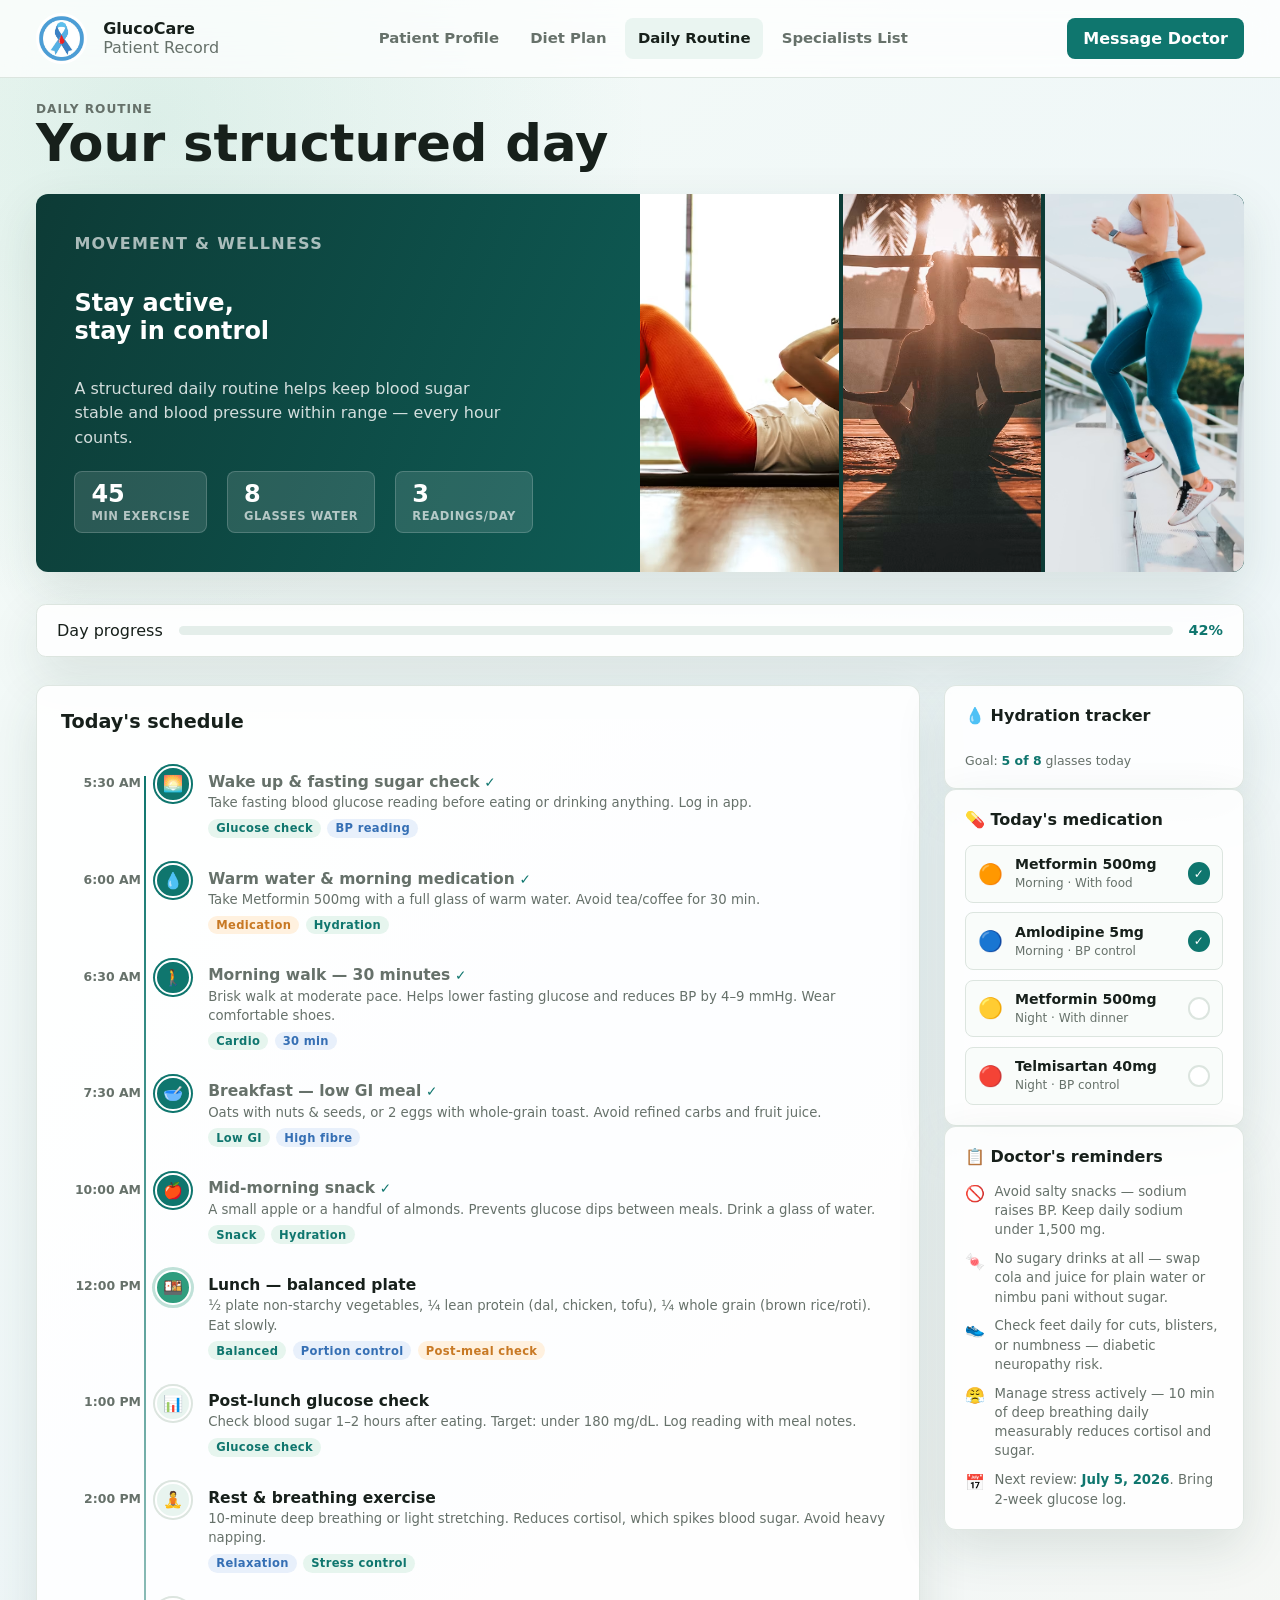
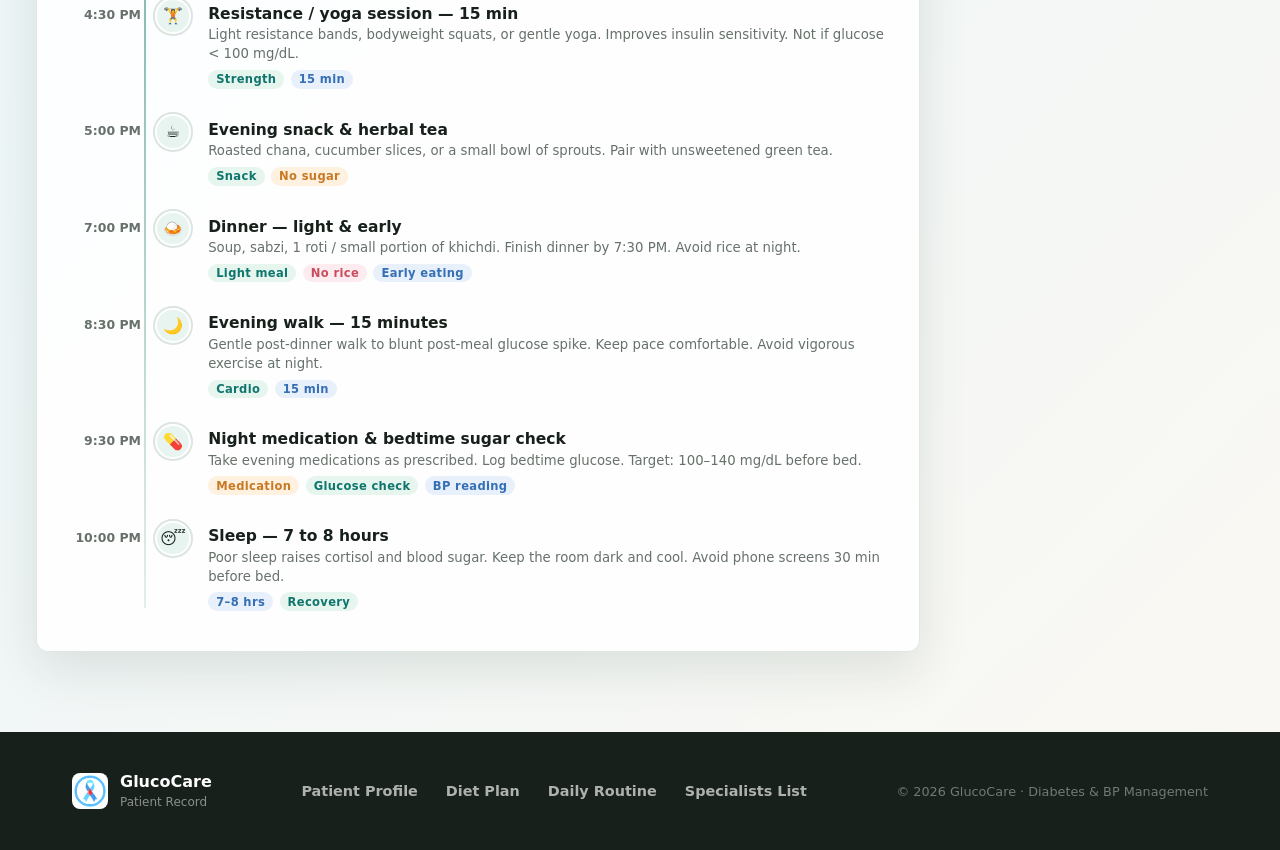
==== daily-routine.html @ d2ea01ea "Add files via upload" ====
<!doctype html>
<html lang="en">

<head>
  <meta charset="utf-8" />
  <meta name="viewport" content="width=device-width, initial-scale=1" />
  <title>Daily Routine – GlucoCare</title>
  <link rel="stylesheet" href="./styles.css" />
  <script src="./script.js"></script>
</head>

<body>
  <main class="shell">
    <header class="site-header">
      <a href="./index.html" class="brand">
        <img src="./new images/diabetes-logo.png" alt="GlucoCare logo" />
        <div>
          <strong>GlucoCare</strong>
          <span>Patient Record</span>
        </div>
      </a>

      <nav class="nav-list" id="navMenu">
        <a href="./patient-profile.html">Patient Profile</a>
        <a href="./diet-plan.html">Diet Plan</a>
        <a href="./daily-routine.html" class="active">Daily Routine</a>
        <a href="./specialists-list.html">Specialists List</a>
      </nav>

      <button class="header-action" type="button">Message Doctor</button>
      <button class="menu-toggle" id="menuToggle">
        ☰
      </button>
    </header>



    <!-- ── Page content ─────────────────────────────────────────── -->
    <section class="content">

      <!-- Topbar -->
      <header class="topbar">
        <div>
          <p class="eyebrow">Daily Routine</p>
          <h1>Your structured day</h1>
        </div>
      </header>

      <!-- Banner -->
      <div class="routine-banner">
        <div class="banner-copy">
          <p class="eyebrow">Movement &amp; Wellness</p>
          <h1>Stay active,<br>stay in control</h1>
          <p>A structured daily routine helps keep blood sugar stable and blood pressure within range — every hour
            counts.</p>
          <div class="banner-stats">
            <div class="bstat">
              <strong>45</strong>
              <span>Min exercise</span>
            </div>
            <div class="bstat">
              <strong>8</strong>
              <span>Glasses water</span>
            </div>
            <div class="bstat">
              <strong>3</strong>
              <span>Readings/day</span>
            </div>
          </div>
        </div>
        <div class="banner-photos">
          <img src="./new images/girl_workout.avif"    alt="A girl doing morning exercise indoors" />
          <img src="./new images/girl_yogapose.avif"   alt="A girl doing pranayam" />
          <img src="./new images/upstairing_girl.avif" alt="A girl is climbing stairs" />
        </div>
      </div>

      <!-- Day progress -->
      <div class="day-progress">
        <span class="label">Day progress</span>
        <div class="prog-track">
          <div class="prog-fill" id="progFill"></div>
        </div>
        <span class="prog-pct" id="progPct">42%</span>
      </div>

      <!-- Main layout -->
      <div class="routine-layout">

        <!-- Timeline -->
        <div class="timeline-wrap">
          <h2>Today's schedule</h2>
          <div class="tl-list">

            <!-- 5:30 AM -->
            <div class="tl-item done-item">
              <span class="tl-time">5:30 AM</span>
              <div class="tl-dot-wrap">
                <div class="tl-dot done">🌅</div>
              </div>
              <div class="tl-body">
                <h3>Wake up &amp; fasting sugar check</h3>
                <p>Take fasting blood glucose reading before eating or drinking anything. Log in app.</p>
                <div class="tl-tags">
                  <span class="tl-tag green">Glucose check</span>
                  <span class="tl-tag blue">BP reading</span>
                </div>
              </div>
            </div>

            <!-- 6:00 AM -->
            <div class="tl-item done-item">
              <span class="tl-time">6:00 AM</span>
              <div class="tl-dot-wrap">
                <div class="tl-dot done">💧</div>
              </div>
              <div class="tl-body">
                <h3>Warm water &amp; morning medication</h3>
                <p>Take Metformin 500mg with a full glass of warm water. Avoid tea/coffee for 30 min.</p>
                <div class="tl-tags">
                  <span class="tl-tag amber">Medication</span>
                  <span class="tl-tag green">Hydration</span>
                </div>
              </div>
            </div>

            <!-- 6:30 AM -->
            <div class="tl-item done-item">
              <span class="tl-time">6:30 AM</span>
              <div class="tl-dot-wrap">
                <div class="tl-dot done">🚶</div>
              </div>
              <div class="tl-body">
                <h3>Morning walk — 30 minutes</h3>
                <p>Brisk walk at moderate pace. Helps lower fasting glucose and reduces BP by 4–9 mmHg. Wear comfortable
                  shoes.</p>
                <div class="tl-tags">
                  <span class="tl-tag green">Cardio</span>
                  <span class="tl-tag blue">30 min</span>
                </div>
              </div>
            </div>

            <!-- 7:30 AM -->
            <div class="tl-item done-item">
              <span class="tl-time">7:30 AM</span>
              <div class="tl-dot-wrap">
                <div class="tl-dot done">🥣</div>
              </div>
              <div class="tl-body">
                <h3>Breakfast — low GI meal</h3>
                <p>Oats with nuts &amp; seeds, or 2 eggs with whole-grain toast. Avoid refined carbs and fruit juice.
                </p>
                <div class="tl-tags">
                  <span class="tl-tag green">Low GI</span>
                  <span class="tl-tag blue">High fibre</span>
                </div>
              </div>
            </div>

            <!-- 10:00 AM -->
            <div class="tl-item done-item">
              <span class="tl-time">10:00 AM</span>
              <div class="tl-dot-wrap">
                <div class="tl-dot done">🍎</div>
              </div>
              <div class="tl-body">
                <h3>Mid-morning snack</h3>
                <p>A small apple or a handful of almonds. Prevents glucose dips between meals. Drink a glass of water.
                </p>
                <div class="tl-tags">
                  <span class="tl-tag green">Snack</span>
                  <span class="tl-tag green">Hydration</span>
                </div>
              </div>
            </div>

            <!-- 12:00 PM — ACTIVE NOW -->
            <div class="tl-item" id="activeItem">
              <span class="tl-time">12:00 PM</span>
              <div class="tl-dot-wrap">
                <div class="tl-dot active">🍱</div>
              </div>
              <div class="tl-body">
                <h3>Lunch — balanced plate</h3>
                <p>½ plate non-starchy vegetables, ¼ lean protein (dal, chicken, tofu), ¼ whole grain (brown rice/roti).
                  Eat slowly.</p>
                <div class="tl-tags">
                  <span class="tl-tag green">Balanced</span>
                  <span class="tl-tag blue">Portion control</span>
                  <span class="tl-tag amber">Post-meal check</span>
                </div>
              </div>
            </div>

            <!-- 1:00 PM -->
            <div class="tl-item">
              <span class="tl-time">1:00 PM</span>
              <div class="tl-dot-wrap">
                <div class="tl-dot upcoming">📊</div>
              </div>
              <div class="tl-body">
                <h3>Post-lunch glucose check</h3>
                <p>Check blood sugar 1–2 hours after eating. Target: under 180 mg/dL. Log reading with meal notes.</p>
                <div class="tl-tags">
                  <span class="tl-tag green">Glucose check</span>
                </div>
              </div>
            </div>

            <!-- 2:00 PM -->
            <div class="tl-item">
              <span class="tl-time">2:00 PM</span>
              <div class="tl-dot-wrap">
                <div class="tl-dot upcoming">🧘</div>
              </div>
              <div class="tl-body">
                <h3>Rest &amp; breathing exercise</h3>
                <p>10-minute deep breathing or light stretching. Reduces cortisol, which spikes blood sugar. Avoid heavy
                  napping.</p>
                <div class="tl-tags">
                  <span class="tl-tag blue">Relaxation</span>
                  <span class="tl-tag green">Stress control</span>
                </div>
              </div>
            </div>

            <!-- 4:30 PM -->
            <div class="tl-item">
              <span class="tl-time">4:30 PM</span>
              <div class="tl-dot-wrap">
                <div class="tl-dot upcoming">🏋️</div>
              </div>
              <div class="tl-body">
                <h3>Resistance / yoga session — 15 min</h3>
                <p>Light resistance bands, bodyweight squats, or gentle yoga. Improves insulin sensitivity. Not if
                  glucose &lt; 100 mg/dL.</p>
                <div class="tl-tags">
                  <span class="tl-tag green">Strength</span>
                  <span class="tl-tag blue">15 min</span>
                </div>
              </div>
            </div>

            <!-- 5:00 PM -->
            <div class="tl-item">
              <span class="tl-time">5:00 PM</span>
              <div class="tl-dot-wrap">
                <div class="tl-dot upcoming">☕</div>
              </div>
              <div class="tl-body">
                <h3>Evening snack &amp; herbal tea</h3>
                <p>Roasted chana, cucumber slices, or a small bowl of sprouts. Pair with unsweetened green tea.</p>
                <div class="tl-tags">
                  <span class="tl-tag green">Snack</span>
                  <span class="tl-tag amber">No sugar</span>
                </div>
              </div>
            </div>

            <!-- 7:00 PM -->
            <div class="tl-item">
              <span class="tl-time">7:00 PM</span>
              <div class="tl-dot-wrap">
                <div class="tl-dot upcoming">🍛</div>
              </div>
              <div class="tl-body">
                <h3>Dinner — light &amp; early</h3>
                <p>Soup, sabzi, 1 roti / small portion of khichdi. Finish dinner by 7:30 PM. Avoid rice at night.</p>
                <div class="tl-tags">
                  <span class="tl-tag green">Light meal</span>
                  <span class="tl-tag rose">No rice</span>
                  <span class="tl-tag blue">Early eating</span>
                </div>
              </div>
            </div>

            <!-- 8:30 PM -->
            <div class="tl-item">
              <span class="tl-time">8:30 PM</span>
              <div class="tl-dot-wrap">
                <div class="tl-dot upcoming">🌙</div>
              </div>
              <div class="tl-body">
                <h3>Evening walk — 15 minutes</h3>
                <p>Gentle post-dinner walk to blunt post-meal glucose spike. Keep pace comfortable. Avoid vigorous
                  exercise at night.</p>
                <div class="tl-tags">
                  <span class="tl-tag green">Cardio</span>
                  <span class="tl-tag blue">15 min</span>
                </div>
              </div>
            </div>

            <!-- 9:30 PM -->
            <div class="tl-item">
              <span class="tl-time">9:30 PM</span>
              <div class="tl-dot-wrap">
                <div class="tl-dot upcoming">💊</div>
              </div>
              <div class="tl-body">
                <h3>Night medication &amp; bedtime sugar check</h3>
                <p>Take evening medications as prescribed. Log bedtime glucose. Target: 100–140 mg/dL before bed.</p>
                <div class="tl-tags">
                  <span class="tl-tag amber">Medication</span>
                  <span class="tl-tag green">Glucose check</span>
                  <span class="tl-tag blue">BP reading</span>
                </div>
              </div>
            </div>

            <!-- 10:00 PM -->
            <div class="tl-item">
              <span class="tl-time">10:00 PM</span>
              <div class="tl-dot-wrap">
                <div class="tl-dot upcoming">😴</div>
              </div>
              <div class="tl-body">
                <h3>Sleep — 7 to 8 hours</h3>
                <p>Poor sleep raises cortisol and blood sugar. Keep the room dark and cool. Avoid phone screens 30 min
                  before bed.</p>
                <div class="tl-tags">
                  <span class="tl-tag blue">7–8 hrs</span>
                  <span class="tl-tag green">Recovery</span>
                </div>
              </div>
            </div>

          </div><!-- /.tl-list -->
        </div><!-- /.timeline-wrap -->

        <!-- Sidebar -->
        <aside class="sidebar">

          <!-- Hydration tracker -->
          <div class="side-card">
            <h3>💧 Hydration tracker</h3>
            <div class="water-grid" id="waterGrid">
              <!-- filled by JS -->
            </div>
            <p class="water-note">Goal: <strong id="waterCount">5 of 8</strong> glasses today</p>
          </div>

          <!-- Medication -->
          <div class="side-card">
            <h3>💊 Today's medication</h3>
            <div class="med-list">
              <div class="med-item">
                <span class="med-icon">🟠</span>
                <div class="med-info">
                  <strong>Metformin 500mg</strong>
                  <span>Morning · With food</span>
                </div>
                <div class="med-check taken" title="Taken">✓</div>
              </div>
              <div class="med-item">
                <span class="med-icon">🔵</span>
                <div class="med-info">
                  <strong>Amlodipine 5mg</strong>
                  <span>Morning · BP control</span>
                </div>
                <div class="med-check taken" title="Taken">✓</div>
              </div>
              <div class="med-item">
                <span class="med-icon">🟡</span>
                <div class="med-info">
                  <strong>Metformin 500mg</strong>
                  <span>Night · With dinner</span>
                </div>
                <div class="med-check" id="nightMed" title="Mark taken"></div>
              </div>
              <div class="med-item">
                <span class="med-icon">🔴</span>
                <div class="med-info">
                  <strong>Telmisartan 40mg</strong>
                  <span>Night · BP control</span>
                </div>
                <div class="med-check" id="nightBP" title="Mark taken"></div>
              </div>
            </div>
          </div>

          <!-- Doctor's tips -->
          <div class="side-card">
            <h3>📋 Doctor's reminders</h3>
            <div class="tip-list">
              <div class="tip-item">
                <span class="tip-icon">🚫</span>
                <span>Avoid salty snacks — sodium raises BP. Keep daily sodium under 1,500 mg.</span>
              </div>
              <div class="tip-item">
                <span class="tip-icon">🍬</span>
                <span>No sugary drinks at all — swap cola and juice for plain water or nimbu pani without sugar.</span>
              </div>
              <div class="tip-item">
                <span class="tip-icon">👟</span>
                <span>Check feet daily for cuts, blisters, or numbness — diabetic neuropathy risk.</span>
              </div>
              <div class="tip-item">
                <span class="tip-icon">😤</span>
                <span>Manage stress actively — 10 min of deep breathing daily measurably reduces cortisol and
                  sugar.</span>
              </div>
              <div class="tip-item">
                <span class="tip-icon">📅</span>
                <span>Next review: <strong style="color:var(--teal)">July 5, 2026</strong>. Bring 2-week glucose
                  log.</span>
              </div>
            </div>
          </div>

        </aside>
      </div><!-- /.routine-layout -->
    </section><!-- /.content -->
  </main>

  <!-- Footer -->
  <footer class="site-footer">
    <div class="footer-inner">
      <a href="./index.html" class="footer-brand">
        <img src="./new images/diabetes-logo.png" alt="GlucoCare logo" />
        <div>
          <strong>GlucoCare</strong>
          <span>Patient Record</span>
        </div>
      </a>
      <nav class="footer-nav">
        <a href="./patient-profile.html">Patient Profile</a>
        <a href="./diet-plan.html">Diet Plan</a>
        <a href="./daily-routine.html" class="active">Daily Routine</a>
        <a href="./specialists-list.html">Specialists List</a>
      </nav>
      <p class="footer-copy">© 2026 GlucoCare · Diabetes &amp; BP Management</p>
    </div>
  </footer>


</body>

</html>
---- styles.css ----
:root {
  color-scheme: light;
  --ink: #17201b;
  --muted: #66716a;
  --line: #dce5df;
  --paper: #f7faf8;
  --panel: #ffffff;
  --mint: #2f9d7e;
  --teal: #0f766e;
  --blue: #356fb4;
  --amber: #c87924;
  --rose: #c94d5f;
  --shadow: 0 18px 50px rgba(35, 64, 52, 0.12);
}

* {
  box-sizing: border-box;
}

html, body {
  overflow-x: hidden;
  max-width: 100%;
}

body {
  margin: 0;
  min-height: 100vh;
  color: var(--ink);
  background:
    radial-gradient(circle at 12% 5%, rgba(47, 157, 126, 0.12), transparent 31rem),
    linear-gradient(135deg, #f5fbf7 0%, #eef6f8 48%, #fbf8f2 100%);
  font-family:
    Inter, ui-sans-serif, system-ui, -apple-system, BlinkMacSystemFont, "Segoe UI", sans-serif;
}

button,
input,
textarea {
  font: inherit;
}

button {
  cursor: pointer;
}

.shell {
  display: grid;
  grid-template-rows: auto 1fr;
  min-height: 100vh;
}

.site-header {
  position: sticky;
  top: 0;
  z-index: 10;
  display: grid;
  grid-template-columns: auto minmax(0, 1fr) auto;
  align-items: center;
  gap: 1rem;
  padding: 0.8rem clamp(1rem, 3vw, 2.25rem);
  background: rgba(255, 255, 255, 0.72);
  border-bottom: 1px solid var(--line);
  backdrop-filter: blur(16px);
}

.brand,
.patient,
.section-title,
.summary-head,
.panel-heading,
.chart-head {
  display: flex;
  align-items: center;
  justify-content: space-between;
  gap: 1rem;
}

.brand {
  text-decoration: none;
  color: inherit;
  cursor: pointer;
}

.brand:hover {
  opacity: 0.9;
}

.brand img {
  display: block;
  flex: 0 0 auto;
  width: 3.2rem;
  height: 3.2rem;
  object-fit: contain;
  border-radius: 999px;
}

.avatar {
  display: grid;
  place-items: center;
  flex: 0 0 auto;
  width: 2.75rem;
  height: 2.75rem;
  border-radius: 0.75rem;
  color: #fff;
  background: linear-gradient(135deg, var(--teal), var(--blue));
  font-weight: 800;
}

.brand strong,
.patient strong {
  display: block;
  font-size: 1rem;
}

.brand span,
.patient span,
.care-card p,
.eyebrow,
small,
time {
  color: var(--muted);
}

/* ── Desktop nav ─────────────────────────────────────────────────── */
.nav-list {
  display: flex;
  align-items: center;
  justify-content: center;
  gap: 0.35rem;
  min-width: 0;
}

.nav-list a {
  display: flex;
  align-items: center;
  justify-content: center;
  min-height: 2.55rem;
  padding: 0.65rem 0.8rem;
  color: var(--muted);
  text-decoration: none;
  border-radius: 0.5rem;
  font-size: 0.93rem;
  font-weight: 700;
  white-space: nowrap;
}

.nav-list a.active,
.nav-list a:hover {
  color: var(--ink);
  background: #eaf5f1;
}

.header-action {
  min-height: 2.55rem;
  padding: 0 1rem;
  border: 0;
  border-radius: 0.5rem;
  color: #fff;
  background: var(--teal);
  font-weight: 900;
  white-space: nowrap;
}

/* ── Hamburger — hidden on desktop ───────────────────────────────── */
.menu-toggle {
  display: none;
  background: transparent;
  border: none;
  font-size: 1.75rem;
  line-height: 1;
  padding: 0.25rem 0.4rem;
  color: var(--ink);
  border-radius: 0.4rem;
  transition: background 0.15s;
}

.menu-toggle:hover {
  background: #eaf5f1;
}

/* ── Panels ──────────────────────────────────────────────────────── */
.care-card,
.entry-panel,
.summary-panel,
.timeline,
.insights {
  background: rgba(255, 255, 255, 0.88);
  border: 1px solid rgba(220, 229, 223, 0.9);
  border-radius: 0.5rem;
  box-shadow: var(--shadow);
}

.care-card {
  margin-top: auto;
  padding: 1rem;
}

.care-card h2,
.entry-panel h2,
.summary-panel h2,
.timeline h2,
.insights h2 {
  margin: 0;
}

.care-card button,
.section-title button {
  border: 1px solid var(--line);
  background: #fff;
  color: var(--teal);
  min-height: 2.35rem;
  padding: 0 0.9rem;
  border-radius: 0.45rem;
  font-weight: 800;
}

.content {
  padding: 1.5rem clamp(1rem, 3vw, 2.25rem) 2rem;
}

.topbar {
  display: flex;
  align-items: flex-start;
  justify-content: space-between;
  gap: 1rem;
  margin-bottom: 1.5rem;
}

.topbar h1 {
  margin: 0.1rem 0 0;
  max-width: 48rem;
  font-size: clamp(2rem, 4vw, 4.4rem);
  line-height: 1.02;
  letter-spacing: 0;
}

.eyebrow {
  margin: 0;
  font-size: 0.76rem;
  font-weight: 900;
  letter-spacing: 0.08em;
  text-transform: uppercase;
}

.patient {
  min-width: 14rem;
  padding: 0.55rem;
  background: rgba(255, 255, 255, 0.72);
  border: 1px solid var(--line);
  border-radius: 0.5rem;
}

.hero-grid {
  display: grid;
  grid-template-columns: minmax(20rem, 0.88fr) minmax(22rem, 1.12fr);
  gap: 1rem;
  align-items: stretch;
}

.hero-banner {
  position: relative;
  display: grid;
  grid-template-columns: minmax(18rem, 0.55fr) minmax(24rem, 1.45fr);
  align-items: center;
  height: 850px;
  min-height: 850px;
  margin-bottom: 1rem;
  overflow: hidden;
  background: linear-gradient(112deg, #123c3b 0%, #0f766e 42%, #e9f6f2 42%, #f7fbfa 100%);
  border: 1px solid rgba(220, 229, 223, 0.9);
  border-radius: 0.5rem;
  box-shadow: var(--shadow);
}

.hero-copy {
  position: relative;
  z-index: 2;
  padding: clamp(1rem, 2.4vw, 1.45rem);
  color: #fff;
}

.hero-copy .eyebrow {
  color: rgba(255, 255, 255, 0.78);
}

.hero-copy h2 {
  max-width: 24rem;
  margin: 0.25rem 0 0;
  font-size: clamp(1.45rem, 2.5vw, 2.45rem);
  line-height: 1.05;
  letter-spacing: 0;
}

.hero-copy p:not(.eyebrow) {
  max-width: 25rem;
  margin: 0.6rem 0 0;
  color: rgba(255, 255, 255, 0.84);
  font-size: 1rem;
  line-height: 1.55;
}

.hero-photos {
  position: relative;
  align-self: stretch;
  height: 100%;
  min-height: 0;
  padding: clamp(1rem, 2vw, 1.6rem);
}

.hero-photos img {
  display: block;
  border: 6px solid rgba(255, 255, 255, 0.9);
  box-shadow: 0 20px 46px rgba(21, 58, 52, 0.22);
}

.hero-photo-main {
  width: 100%;
  height: 100%;
  min-height: 0;
  object-fit: cover;
  object-position: center;
  border-radius: 0.5rem;
}

.hero-photo-small {
  position: absolute;
  right: clamp(1.5rem, 4vw, 3rem);
  bottom: clamp(1.5rem, 4vw, 3rem);
  width: min(42%, 25rem);
  aspect-ratio: 1.5;
  object-fit: cover;
  object-position: center;
  border-radius: 0.45rem;
  z-index: 3;
}

.entry-panel,
.summary-panel,
.timeline,
.insights {
  padding: 1.1rem;
}

.entry-panel {
  display: grid;
  gap: 1rem;
}

.status-dot {
  width: 0.8rem;
  height: 0.8rem;
  border-radius: 999px;
  background: var(--mint);
  box-shadow: 0 0 0 0.35rem rgba(47, 157, 126, 0.16);
}

label,
fieldset {
  display: grid;
  gap: 0.45rem;
  margin: 0;
  color: #445149;
  font-weight: 800;
}

fieldset {
  padding: 0;
  border: 0;
}

legend {
  padding: 0 0 0.45rem;
}

.input-wrap {
  display: flex;
  align-items: center;
  min-height: 3.2rem;
  overflow: hidden;
  background: #f8fbf9;
  border: 1px solid var(--line);
  border-radius: 0.5rem;
}

.input-wrap input {
  min-width: 0;
  width: 100%;
  padding: 0.8rem 0.85rem;
  border: 0;
  outline: 0;
  background: transparent;
  color: var(--ink);
  font-size: 1.3rem;
  font-weight: 900;
}

.input-wrap span {
  flex: 0 0 auto;
  padding-right: 0.85rem;
  color: var(--muted);
  font-size: 0.82rem;
}

.split {
  display: grid;
  grid-template-columns: 1fr 1fr;
  gap: 0.8rem;
}

.segmented {
  display: grid;
  grid-template-columns: repeat(3, 1fr);
  gap: 0.4rem;
  padding: 0.25rem;
  background: #eef5f1;
  border-radius: 0.5rem;
}

.segmented label {
  display: block;
}

.segmented input {
  position: absolute;
  opacity: 0;
  pointer-events: none;
}

.segmented span {
  display: grid;
  place-items: center;
  min-height: 2.25rem;
  padding: 0 0.4rem;
  color: var(--muted);
  border-radius: 0.38rem;
  font-size: 0.86rem;
  font-weight: 900;
  text-align: center;
}

.segmented input:checked+span {
  color: var(--teal);
  background: #fff;
  box-shadow: 0 8px 18px rgba(29, 83, 64, 0.1);
}

textarea {
  width: 100%;
  resize: vertical;
  min-height: 5rem;
  padding: 0.8rem;
  border: 1px solid var(--line);
  border-radius: 0.5rem;
  outline: 0;
  background: #f8fbf9;
  color: var(--ink);
}

.primary-action {
  min-height: 3.1rem;
  border: 0;
  border-radius: 0.5rem;
  background: var(--teal);
  color: #fff;
  font-weight: 900;
  box-shadow: 0 12px 22px rgba(15, 118, 110, 0.22);
}

.form-message {
  margin: -0.25rem 0 0;
  color: var(--muted);
  font-size: 0.9rem;
}

.summary-panel {
  position: relative;
  display: grid;
  gap: 1rem;
  overflow: hidden;
}

.badge {
  display: inline-flex;
  align-items: center;
  min-height: 2rem;
  padding: 0 0.7rem;
  border-radius: 999px;
  color: var(--teal);
  background: #e6f5ee;
  font-weight: 900;
}

.badge.warn {
  color: var(--amber);
  background: #fff1df;
}

.badge.alert {
  color: var(--rose);
  background: #fdecef;
}

.vitals {
  display: grid;
  grid-template-columns: 1fr 1fr;
  gap: 0.8rem;
}

.vitals article,
.chart-card {
  padding: 1rem;
  border: 1px solid var(--line);
  border-radius: 0.5rem;
  background: #f9fcfa;
}

.vitals span,
.chart-head span {
  display: block;
  color: var(--muted);
  font-weight: 800;
}

.vitals strong {
  display: inline-block;
  margin-top: 0.4rem;
  font-size: clamp(2rem, 4.4vw, 3.4rem);
  line-height: 1;
}

.chart {
  display: grid;
  grid-template-columns: repeat(7, 1fr);
  align-items: end;
  gap: 0.55rem;
  height: 9rem;
  margin-top: 1rem;
  padding-top: 1rem;
  border-top: 1px dashed #ccdbd3;
}

.chart span {
  display: block;
  min-height: 1.2rem;
  border-radius: 0.35rem 0.35rem 0.12rem 0.12rem;
  background: linear-gradient(180deg, #4f9bc9, #2f9d7e);
}

.chart span.today {
  background: linear-gradient(180deg, #d28a34, #2f9d7e);
}

.device-visual {
  position: absolute;
  right: 1rem;
  bottom: -1.8rem;
  display: flex;
  align-items: flex-end;
  gap: 0.75rem;
  opacity: 0.16;
  pointer-events: none;
}

.phone {
  width: 8.2rem;
  height: 13rem;
  padding: 1rem;
  border: 0.5rem solid #17201b;
  border-radius: 1.7rem;
  background: #fff;
}

.phone-top,
.mini-line,
.pulse,
.meter span {
  background: #17201b;
}

.phone-top {
  width: 2.4rem;
  height: 0.35rem;
  margin: 0 auto 1rem;
  border-radius: 999px;
}

.mini-row {
  display: flex;
  align-items: center;
  justify-content: space-between;
}

.mini-row span {
  width: 1.5rem;
  height: 1.5rem;
  border-radius: 999px;
  background: var(--mint);
}

.mini-row strong {
  font-size: 1.6rem;
}

.mini-line {
  height: 0.42rem;
  width: 72%;
  margin-top: 1rem;
  border-radius: 999px;
}

.mini-line.wide {
  width: 100%;
}

.pulse {
  height: 3.8rem;
  margin-top: 1rem;
  clip-path: polygon(0 60%, 18% 60%, 28% 30%, 42% 80%, 55% 18%, 68% 60%, 100% 60%, 100% 72%, 63% 72%, 56% 50%, 43% 96%, 27% 50%, 22% 72%, 0 72%);
}

.meter {
  width: 4.5rem;
  height: 7.5rem;
  border-radius: 1rem;
  border: 0.45rem solid #17201b;
  background: #fff;
  transform: rotate(-8deg);
}

.meter span {
  display: block;
  width: 1.3rem;
  height: 1.3rem;
  margin: 1.15rem auto;
  border-radius: 999px;
}

.lower-grid {
  display: grid;
  grid-template-columns: 1.25fr 0.75fr;
  gap: 1rem;
  margin-top: 1rem;
}

.records {
  display: grid;
  gap: 0.7rem;
  margin-top: 1rem;
}

.records article,
.insights article {
  display: grid;
  gap: 0.2rem;
  padding: 0.85rem;
  border: 1px solid var(--line);
  border-radius: 0.5rem;
  background: #fbfdfc;
}

.records strong {
  font-size: 1.05rem;
}

.records span {
  color: var(--teal);
  font-weight: 800;
}

.insights {
  display: grid;
  align-content: start;
  gap: 0.8rem;
}

.insights article {
  grid-template-columns: auto 1fr;
}

.insights p {
  margin: 0.25rem 0 0;
  color: var(--muted);
}

.note-mark {
  width: 0.7rem;
  height: 2.4rem;
  border-radius: 999px;
}

.note-mark.green {
  background: var(--mint);
}

.note-mark.amber {
  background: var(--amber);
}

/* ── Mobile & Tablet (≤ 991 px) ──────────────────────────────────── */
@media (max-width: 991px) {
  /* Show hamburger */
  .menu-toggle {
    display: flex;
    align-items: center;
    justify-content: center;
  }

  /* Flatten header to a single flex row */
  .site-header {
    display: flex;
    align-items: center;
    justify-content: space-between;
    gap: 0.75rem;
    position: relative;
  }

  /* Hide "Message Doctor" button to save space */
  .header-action {
    display: none;
  }

  /* Hide inline nav */
  .nav-list {
    display: none;
    flex-direction: column;
    position: absolute;
    top: 100%;
    left: 0;
    width: 100%;
    background: #fff;
    border-top: 1px solid var(--line);
    border-bottom: 1px solid var(--line);
    box-shadow: 0 12px 28px rgba(35, 64, 52, 0.12);
    z-index: 1000;
    padding: 0.5rem 0;
  }

  /* Reveal nav when active */
  .nav-list.active {
    display: flex;
  }

  .nav-list a {
    width: 100%;
    min-height: 3rem;
    padding: 0.75rem 1.5rem;
    font-size: 1rem;
    border-radius: 0;
    justify-content: flex-start;
    border-bottom: 1px solid var(--line);
  }

  .nav-list a:last-child {
    border-bottom: none;
  }

  .nav-list a:hover {
    background: #eaf5f1;
    color: var(--teal);
  }

  /* Stacked layouts */
  .hero-grid,
  .lower-grid {
    grid-template-columns: 1fr;
  }

  .hero-banner {
    grid-template-columns: 1fr;
    height: 720px;
    min-height: 720px;
    background: linear-gradient(180deg, #123c3b 0%, #0f766e 34%, #e9f6f2 34%, #f7fbfa 100%);
  }

  .hero-photos {
    min-height: 0;
    padding: 1rem;
  }

  .nav-list a {
    min-height: 2.5rem;
    padding: 0.55rem 0.7rem;
    font-size: 0.86rem;
  }
}

/* ── Small mobile (≤ 620 px) ─────────────────────────────────────── */
@media (max-width: 620px) {
  .hero-banner {
    height: 620px;
    min-height: 620px;
  }

  .hero-copy {
    padding: 0.85rem;
  }

  .hero-copy h2 {
    font-size: 1.35rem;
  }

  .hero-copy p:not(.eyebrow) {
    font-size: 0.9rem;
    line-height: 1.4;
  }

  .hero-photos {
    padding: 0.85rem;
  }

  .hero-photo-main {
    height: 100%;
  }

  .hero-photo-small {
    right: 1.4rem;
    bottom: 1.4rem;
    width: 52%;
  }

  .content {
    padding-inline: 0.8rem;
  }

  .topbar {
    display: grid;
  }

  .topbar h1 {
    font-size: 2.25rem;
  }

  .patient {
    width: 100%;
  }

  .split,
  .vitals,
  .segmented {
    grid-template-columns: 1fr;
  }

  .device-visual {
    display: none;
  }
}

/* ── Footer ──────────────────────────────────────────────────────── */
.site-footer {
  background: var(--ink);
  color: rgba(255, 255, 255, 0.6);
  margin-top: 3rem;
}

.footer-inner {
  max-width: 1200px;
  margin: 0 auto;
  padding: 2.5rem 2rem;
  display: flex;
  align-items: center;
  justify-content: space-between;
  gap: 2rem;
  flex-wrap: wrap;
}

.footer-brand {
  display: flex;
  align-items: center;
  gap: 0.75rem;
  text-decoration: none;
  color: #fff;
  transition: opacity 0.2s;
}

.footer-brand:hover {
  opacity: 0.8;
}

.footer-brand img {
  width: 36px;
  height: 36px;
  border-radius: 8px;
  object-fit: cover;
  filter: brightness(1.2);
}

.footer-brand strong {
  display: block;
  font-size: 1rem;
  color: #fff;
}

.footer-brand span {
  font-size: 0.75rem;
  color: rgba(255, 255, 255, 0.5);
}

.footer-nav {
  display: flex;
  gap: 1.75rem;
  flex-wrap: wrap;
}

.footer-nav a {
  font-size: 0.9rem;
  color: rgba(255, 255, 255, 0.65);
  text-decoration: none;
  font-weight: 600;
  transition: color 0.2s;
}

.footer-nav a:hover {
  color: #fff;
}

.footer-copy {
  font-size: 0.8rem;
  color: rgba(255, 255, 255, 0.4);
  margin: 0;
  white-space: nowrap;
}

@media (max-width: 768px) {
  .footer-inner {
    flex-direction: column;
    align-items: flex-start;
    gap: 1.5rem;
  }
  .footer-copy {
    white-space: normal;
  }
}

/* ── Multi-Patient Dashboard Styles ──────────────────────────────── */
.care-banner {
  position: relative;
  display: flex;
  align-items: center;
  justify-content: space-between;
  height: 220px;
  background: var(--teal);
  border-radius: 0.5rem;
  overflow: hidden;
  box-shadow: var(--shadow);
  margin-bottom: 2rem;
}

.care-banner-copy {
  padding: 2.5rem;
  color: #fff;
  flex: 1;
  max-width: 50%;
  z-index: 2;
}

.care-banner-copy .eyebrow {
  color: rgba(255, 255, 255, 0.7);
  margin-bottom: 0.5rem;
}

.care-banner-copy h2 {
  font-size: 2.5rem;
  margin: 0 0 0.5rem 0;
  line-height: 1.1;
}

.care-banner-copy p:not(.eyebrow) {
  margin: 0;
  font-size: 1.05rem;
  color: rgba(255, 255, 255, 0.9);
  line-height: 1.5;
}

.care-banner-img {
  position: absolute;
  right: 0;
  top: 0;
  height: 100%;
  width: 55%;
  object-fit: cover;
  clip-path: polygon(15% 0, 100% 0, 100% 100%, 0 100%);
}

.profiles-topbar {
  display: flex;
  align-items: flex-end;
  justify-content: space-between;
  margin-bottom: 2rem;
}

.profiles-topbar h1 {
  font-size: 2.2rem;
  margin: 0 0 0.2rem 0;
}

.profiles-topbar .subtitle {
  color: var(--muted);
  margin: 0 0 1rem 0;
}

.stats-row {
  display: flex;
  gap: 1rem;
}

.stat-pill {
  display: inline-flex;
  align-items: center;
  gap: 0.5rem;
  background: rgba(255, 255, 255, 0.8);
  border: 1px solid var(--line);
  padding: 0.4rem 1rem;
  border-radius: 999px;
  font-size: 0.85rem;
  font-weight: 600;
  color: var(--muted);
}

.stat-pill strong {
  color: var(--ink);
  font-weight: 900;
  font-size: 1rem;
}

.dot {
  width: 8px;
  height: 8px;
  border-radius: 50%;
}

.dot.blue { background: #3b82f6; }
.dot.green { background: #22c55e; }

.multi-profile-grid {
  display: grid;
  grid-template-columns: repeat(auto-fit, minmax(600px, 1fr));
  gap: 1.5rem;
}

.multi-profile-card {
  background: rgba(255, 255, 255, 0.88);
  border: 1px solid rgba(220, 229, 223, 0.9);
  border-radius: 0.75rem;
  box-shadow: var(--shadow);
  padding: 1.5rem;
  display: flex;
  flex-direction: column;
}

.card-header {
  display: flex;
  justify-content: space-between;
  align-items: flex-start;
  margin-bottom: 1.25rem;
}

.patient-identity {
  display: flex;
  align-items: center;
  gap: 1rem;
}

.patient-identity .avatar {
  width: 3.5rem;
  height: 3.5rem;
  font-size: 1.2rem;
}

.patient-identity .avatar.blue {
  background: linear-gradient(135deg, #3b82f6, #1d4ed8);
}

.patient-name strong {
  display: block;
  font-size: 1.3rem;
  margin-bottom: 0.4rem;
}

.badges-row {
  display: flex;
  gap: 0.5rem;
  flex-wrap: wrap;
}

.info-badge {
  display: inline-flex;
  align-items: center;
  padding: 0.2rem 0.6rem;
  background: #f1f5f9;
  color: #334155;
  border-radius: 999px;
  font-size: 0.75rem;
  font-weight: 700;
  border: 1px solid #e2e8f0;
}

.card-actions {
  display: flex;
  gap: 0.5rem;
}

.icon-btn {
  background: #fff;
  border: 1px solid var(--line);
  color: var(--muted);
  width: 2.2rem;
  height: 2.2rem;
  border-radius: 0.4rem;
  display: grid;
  place-items: center;
  font-size: 1.1rem;
  transition: all 0.2s;
}

.icon-btn:hover {
  background: #f8fafc;
  color: var(--ink);
}

.icon-btn.delete:hover {
  color: var(--rose);
  border-color: var(--rose);
  background: #fff1f2;
}

.patient-history {
  display: flex;
  align-items: flex-start;
  gap: 0.75rem;
  margin-bottom: 1.5rem;
}

.history-label {
  font-size: 0.75rem;
  font-weight: 800;
  color: var(--muted);
  letter-spacing: 0.05em;
  background: #f1f5f9;
  padding: 0.2rem 0.5rem;
  border-radius: 0.2rem;
}

.patient-history p {
  margin: 0;
  font-size: 0.95rem;
  color: var(--ink);
  font-weight: 600;
}

.records-section {
  border: 1px solid var(--line);
  border-radius: 0.5rem;
  background: #fff;
  overflow: hidden;
}

.records-header {
  display: flex;
  justify-content: space-between;
  align-items: center;
  padding: 0.75rem 1rem;
  border-bottom: 1px solid var(--line);
}

.records-header h3 {
  margin: 0;
  font-size: 0.9rem;
  color: var(--ink);
}

.records-header h3 span {
  color: var(--muted);
  font-weight: 400;
}

.small-action-btn {
  background: #2563eb;
  color: #fff;
  border: none;
  padding: 0.35rem 0.75rem;
  border-radius: 0.35rem;
  font-size: 0.75rem;
  font-weight: 700;
}

.records-table {
  width: 100%;
  border-collapse: collapse;
  text-align: center;
  font-size: 0.85rem;
}

.records-table th, .records-table td {
  padding: 0.75rem 0.5rem;
}

.records-table thead tr:first-child th {
  color: #2563eb;
  font-size: 0.75rem;
  border-bottom: 1px dashed var(--line);
}

.records-table thead tr:first-child th:first-child {
  color: var(--muted);
  text-align: left;
  padding-left: 1rem;
}

.records-table thead .sub-headers th {
  font-size: 0.7rem;
  color: var(--muted);
  font-weight: 700;
  text-transform: uppercase;
  border-bottom: 1px solid var(--line);
}

.records-table thead .sub-headers th:first-child {
  text-align: left;
  padding-left: 1rem;
}

.records-table tbody tr {
  border-bottom: 1px dashed var(--line);
}

.records-table tbody tr:last-child {
  border-bottom: none;
}

.records-table tbody td:first-child {
  text-align: left;
  padding-left: 1rem;
  color: var(--muted);
  font-size: 0.8rem;
}

.records-table td.empty {
  color: #cbd5e1;
}

.records-table td.high {
  color: var(--rose);
  font-weight: 800;
}

.records-table td.warning {
  color: var(--amber);
  font-weight: 800;
}

.records-table td.high-bp {
  color: var(--rose);
  font-weight: 800;
}

.records-table td:not(.empty):not(:first-child) {
  font-weight: 700;
}

.empty-records {
  padding: 3rem 1rem;
  text-align: center;
  color: var(--muted);
  font-size: 0.9rem;
}

/* Diet Plan Styles */
.diet-banner {
  background: #2e7d32;
}

.diet-grid {
  display: grid;
  grid-template-columns: repeat(auto-fit, minmax(400px, 1fr));
  gap: 1.5rem;
}

.diet-card {
  background: rgba(255, 255, 255, 0.88);
  border: 1px solid rgba(220, 229, 223, 0.9);
  border-radius: 0.75rem;
  box-shadow: var(--shadow);
  display: flex;
  flex-direction: column;
  overflow: hidden;
}

.diet-card-header {
  display: flex;
  justify-content: space-between;
  align-items: center;
  padding: 1.25rem 1.5rem;
  background: #f8fafc;
  border-bottom: 1px solid var(--line);
}

.diet-card-header h3 {
  margin: 0;
  font-size: 1.2rem;
  color: var(--ink);
}

.macro-badge {
  background: #e0f2fe;
  color: #0369a1;
  padding: 0.25rem 0.75rem;
  border-radius: 999px;
  font-size: 0.8rem;
  font-weight: 700;
}

.diet-content {
  padding: 1.5rem;
  display: flex;
  flex-direction: column;
  gap: 1.5rem;
  flex: 1;
}

.food-section h4 {
  margin: 0 0 0.75rem 0;
  font-size: 0.95rem;
  color: var(--ink);
}

.food-list {
  margin: 0;
  padding: 0;
  list-style: none;
  display: flex;
  flex-direction: column;
  gap: 0.5rem;
}

.food-list li {
  font-size: 0.9rem;
  color: var(--muted);
  position: relative;
  padding-left: 1.25rem;
}

.food-section.recommended .food-list li::before {
  content: "•";
  color: #22c55e;
  position: absolute;
  left: 0;
  font-weight: 900;
}

.food-section.avoid .food-list li::before {
  content: "•";
  color: #ef4444;
  position: absolute;
  left: 0;
  font-weight: 900;
}

.diet-tip {
  padding: 1.25rem 1.5rem;
  background: #fffbeb;
  border-top: 1px solid #fde68a;
  color: #92400e;
  font-size: 0.85rem;
}

.diet-tip strong {
  font-weight: 800;
}

.meal-img {
  width: 100%;
  height: 200px;
  object-fit: cover;
  display: block;
  border-bottom: 1px solid var(--line);
  transition: transform 0.4s ease;
}

.diet-card:hover .meal-img {
  transform: scale(1.03);
}

@media (max-width: 1024px) {
  .multi-profile-grid {
    grid-template-columns: 1fr;
  }
}

@media (max-width: 768px) {
  .care-banner {
    flex-direction: column;
    height: auto;
  }
  .care-banner-copy {
    max-width: 100%;
  }
  .care-banner-img {
    position: relative;
    width: 100%;
    height: 150px;
    clip-path: none;
  }
  .profiles-topbar {
    flex-direction: column;
    align-items: flex-start;
    gap: 1rem;
  }
}


/* ═══════════════════════════════════════════════════════════════
   DAILY ROUTINE PAGE
   ═══════════════════════════════════════════════════════════════ */

/* ── Banner ── */
.routine-banner {
  display: grid;
  grid-template-columns: minmax(0, 1fr) minmax(0, 1fr);
  align-items: stretch;
  min-height: 340px;
  margin-bottom: 2rem;
  overflow: hidden;
  border-radius: 0.75rem;
  box-shadow: var(--shadow);
  background: linear-gradient(112deg, #0d3b36 0%, #0f766e 100%);
}

.banner-copy {
  position: relative;
  z-index: 2;
  width: 100%;
  max-width: 100%;
  padding: clamp(1.5rem, 3vw, 2.5rem);
  color: #fff;
  display: flex;
  flex-direction: column;
  justify-content: center;
  gap: 0.75rem;
}

.banner-copy .eyebrow { color: rgba(255,255,255,.65); }

.banner-copy h2 {
  margin: 0;
  font-size: clamp(1.7rem, 3vw, 2.6rem);
  line-height: 1.05;
  letter-spacing: -0.01em;
  color: #fff;
}

.banner-copy p {
  margin: 0;
  color: rgba(255,255,255,.82);
  font-size: 1rem;
  line-height: 1.55;
  max-width: 28rem;
}

.banner-stats {
  display: flex;
  gap: 1.25rem;
  flex-wrap: wrap;
  margin-top: 0.5rem;
}

.bstat {
  display: flex;
  flex-direction: column;
  background: rgba(255,255,255,.12);
  border: 1px solid rgba(255,255,255,.18);
  border-radius: 0.5rem;
  padding: 0.6rem 1rem;
  min-width: 6rem;
}

.bstat strong {
  font-size: 1.5rem;
  font-weight: 900;
  color: #fff;
  line-height: 1;
}

.bstat span {
  font-size: 0.72rem;
  color: rgba(255,255,255,.65);
  font-weight: 700;
  letter-spacing: 0.05em;
  text-transform: uppercase;
  margin-top: 0.2rem;
}

.banner-photos {
  display: grid;
  grid-template-columns: 1fr 1fr 1fr;
  gap: 4px;
  height: 100%;
  min-height: 340px;
  overflow: hidden;
  background: #0d3b36;
}

.banner-photos img {
  width: 100%;
  height: 100%;
  object-fit: cover;
  object-position: center top;
  display: block;
}

.banner-photos img:nth-child(2) { object-position: center center; }
.banner-photos img:nth-child(3) { object-position: center 20%; }

/* ── Day progress bar ── */
.day-progress {
  display: flex;
  align-items: center;
  gap: 1rem;
  margin-bottom: 1.75rem;
  padding: 1rem 1.25rem;
  background: rgba(255,255,255,.88);
  border: 1px solid var(--line);
  border-radius: 0.6rem;
  box-shadow: var(--shadow);
}

.dp-label {
  font-size: 0.82rem;
  font-weight: 900;
  color: var(--muted);
  white-space: nowrap;
  text-transform: uppercase;
  letter-spacing: 0.06em;
}

.prog-track {
  flex: 1;
  height: 0.55rem;
  background: #e4eeea;
  border-radius: 999px;
  overflow: hidden;
}

.prog-fill {
  height: 100%;
  border-radius: 999px;
  background: linear-gradient(90deg, var(--teal), var(--mint));
  width: 0%;
  transition: width 1s ease;
}

.prog-pct {
  font-size: 0.9rem;
  font-weight: 900;
  color: var(--teal);
  white-space: nowrap;
}

/* ── Routine layout ── */
.routine-layout {
  display: grid;
  grid-template-columns: minmax(0, 1fr) 300px;
  gap: 1.5rem;
  align-items: start;
}

/* ── Timeline ── */
.timeline-wrap {
  background: rgba(255,255,255,.88);
  border: 1px solid rgba(220,229,223,.9);
  border-radius: 0.75rem;
  box-shadow: var(--shadow);
  padding: 1.5rem;
}

.timeline-wrap h2 { margin: 0 0 1.5rem; font-size: 1.2rem; }

.tl-list {
  display: grid;
  gap: 0;
  position: relative;
}

.tl-list::before {
  content: '';
  position: absolute;
  left: 5.2rem;
  top: 1.2rem;
  bottom: 1.2rem;
  width: 2px;
  background: linear-gradient(180deg, var(--teal) 0%, #e4eeea 100%);
  z-index: 0;
}

.tl-item {
  display: grid;
  grid-template-columns: 5rem 2.4rem 1fr;
  gap: 0 0.8rem;
  align-items: start;
  padding: 0.6rem 0;
  position: relative;
}

.tl-time {
  text-align: right;
  font-size: 0.78rem;
  font-weight: 900;
  color: var(--muted);
  padding-top: 0.55rem;
  white-space: nowrap;
}

.tl-dot-wrap {
  display: flex;
  flex-direction: column;
  align-items: center;
  position: relative;
  z-index: 1;
}

.tl-dot {
  width: 2.2rem;
  height: 2.2rem;
  border-radius: 50%;
  display: grid;
  place-items: center;
  font-size: 1rem;
  flex-shrink: 0;
  border: 2.5px solid #fff;
  box-shadow: 0 0 0 2px var(--line);
  transition: transform 0.2s;
}

.tl-dot.done     { background: var(--teal); box-shadow: 0 0 0 2px var(--teal); }
.tl-dot.active   { background: var(--mint); box-shadow: 0 0 0 3px rgba(47,157,126,.3); }
.tl-dot.upcoming { background: #e8f4ef; }

.tl-body { padding: 0.4rem 0 0.4rem 0.2rem; }

.tl-body h3 { margin: 0 0 0.15rem; font-size: 0.97rem; color: var(--ink); }

.tl-body p  { margin: 0; font-size: 0.83rem; color: var(--muted); line-height: 1.45; }

.tl-tags {
  display: flex;
  gap: 0.4rem;
  flex-wrap: wrap;
  margin-top: 0.4rem;
}

.tl-tag {
  display: inline-flex;
  align-items: center;
  padding: 0.15rem 0.5rem;
  border-radius: 999px;
  font-size: 0.72rem;
  font-weight: 800;
  letter-spacing: 0.03em;
}

.tl-tag.green { background: #e6f5ee; color: var(--teal); }
.tl-tag.blue  { background: #e8f0fb; color: var(--blue); }
.tl-tag.amber { background: #fff1df; color: var(--amber); }
.tl-tag.rose  { background: #fdecef; color: var(--rose); }

.done-item .tl-body h3 { color: var(--muted); }
.done-item .tl-body h3::after { content: ' ✓'; color: var(--teal); font-size: 0.85rem; }

/* ── Sidebar ── */
.routine-sidebar { display: grid; gap: 1rem; }

.side-card {
  background: rgba(255,255,255,.88);
  border: 1px solid rgba(220,229,223,.9);
  border-radius: 0.75rem;
  box-shadow: var(--shadow);
  padding: 1.25rem;
}

.side-card h3 { margin: 0 0 1rem; font-size: 1rem; color: var(--ink); }

/* Hydration */
.water-grid {
  display: grid;
  grid-template-columns: repeat(8, 1fr);
  gap: 0.4rem;
  margin-bottom: 0.75rem;
}

.water-cup {
  display: flex;
  flex-direction: column;
  align-items: center;
  gap: 0.2rem;
  cursor: pointer;
}

.cup-icon { font-size: 1.3rem; line-height: 1; transition: transform 0.15s; }
.water-cup:hover .cup-icon { transform: scale(1.2); }
.water-cup.filled .cup-icon  { filter: saturate(2); }
.water-cup:not(.filled) .cup-icon { opacity: 0.28; }
.water-label { font-size: 0.65rem; color: var(--muted); font-weight: 700; }
.water-note  { font-size: 0.78rem; color: var(--muted); margin: 0; }
.water-note strong { color: var(--teal); }

/* Medication */
.med-list { display: grid; gap: 0.6rem; }

.med-item {
  display: flex;
  align-items: center;
  gap: 0.75rem;
  padding: 0.65rem 0.75rem;
  background: #f9fcfa;
  border: 1px solid var(--line);
  border-radius: 0.5rem;
}

.med-icon { font-size: 1.25rem; flex-shrink: 0; }
.med-info { flex: 1; min-width: 0; }
.med-info strong { display: block; font-size: 0.88rem; color: var(--ink); }
.med-info span   { font-size: 0.75rem; color: var(--muted); }

.med-check {
  width: 1.4rem;
  height: 1.4rem;
  border-radius: 50%;
  border: 2px solid var(--line);
  background: #fff;
  cursor: pointer;
  display: grid;
  place-items: center;
  font-size: 0.75rem;
  color: transparent;
  transition: all 0.15s;
  flex-shrink: 0;
}

.med-check.taken { background: var(--teal); border-color: var(--teal); color: #fff; }

/* Tips */
.tip-list { display: grid; gap: 0.6rem; }

.tip-item {
  display: flex;
  gap: 0.6rem;
  align-items: flex-start;
  font-size: 0.83rem;
  color: var(--muted);
  line-height: 1.45;
}

.tip-icon { flex-shrink: 0; font-size: 1rem; margin-top: 0.05rem; }

/* ── Responsive ── */

/* ── Tablet landscape (≤ 991px): stack images below content ── */
@media (max-width: 991px) {
  .routine-banner {
    grid-template-columns: 1fr;
    grid-template-rows: auto auto;
    min-height: unset;
  }
  .banner-copy {
    width: 100%;
    padding: 1.75rem 1.5rem;
  }
  .banner-photos {
    width: 100%;
    height: 260px;
    min-height: 260px;
    grid-template-columns: 1fr 1fr 1fr;
  }
  .routine-layout   { grid-template-columns: 1fr; }
  .tl-list::before  { left: 4.8rem; }
}

/* ── Tablet portrait (≤ 768px) ── */
@media (max-width: 768px) {
  .banner-copy      { padding: 1.5rem 1.25rem; }
  .banner-copy h1   { font-size: 1.7rem; }
  .banner-photos    { height: 220px; min-height: 220px; }
  .banner-stats     { gap: 0.75rem; }
  .bstat            { min-width: 5rem; padding: 0.5rem 0.75rem; }
}

/* ── Large mobile (≤ 620px) ── */
@media (max-width: 620px) {
  .banner-copy      { padding: 1.25rem 1rem; }
  .banner-copy h1   { font-size: 1.5rem; }
  .banner-copy p    { font-size: 0.88rem; }
  .banner-photos    { height: 190px; min-height: 190px; }
  .tl-item          { grid-template-columns: 4rem 2.2rem 1fr; }
  .tl-list::before  { left: 4.5rem; }
  .water-grid       { grid-template-columns: repeat(4, 1fr); }
}

/* ── Small mobile (≤ 480px) ── */
@media (max-width: 480px) {
  .banner-copy      { padding: 1rem; }
  .banner-copy h1   { font-size: 1.3rem; }
  .banner-photos    { height: 160px; min-height: 160px; }
  .bstat strong     { font-size: 1.2rem; }
  .bstat            { min-width: 4.5rem; padding: 0.45rem 0.65rem; }
}

/* ── Extra small (≤ 380px) ── */
@media (max-width: 380px) {
  .banner-copy h1   { font-size: 1.2rem; }
  .banner-photos    { height: 140px; min-height: 140px; }
  .banner-stats     { gap: 0.5rem; }
  .bstat            { min-width: 4rem; padding: 0.4rem 0.5rem; }
  .bstat strong     { font-size: 1.1rem; }
}

/* ── Minimum (≤ 320px) ── */
@media (max-width: 320px) {
  .banner-copy      { padding: 0.85rem 0.75rem; }
  .banner-copy h1   { font-size: 1.1rem; }
  .banner-copy p    { font-size: 0.82rem; }
  .banner-photos    { height: 120px; min-height: 120px; }
  .bstat            { min-width: 3.5rem; padding: 0.35rem 0.45rem; }
  .bstat strong     { font-size: 1rem; }
  .bstat span       { font-size: 0.65rem; }
}


/* ═══════════════════════════════════════════════════════════════
   MODAL — Add Patient / Add Record
   ═══════════════════════════════════════════════════════════════ */

.modal-overlay {
  position: fixed;
  inset: 0;
  z-index: 9999;
  background: rgba(15, 30, 22, 0.55);
  backdrop-filter: blur(4px);
  display: flex;
  align-items: center;
  justify-content: center;
  padding: 1rem;
  opacity: 0;
  transition: opacity 0.25s ease;
}

.modal-overlay.open { opacity: 1; }

.modal-box {
  background: #fff;
  border-radius: 1rem;
  box-shadow: 0 24px 60px rgba(15, 30, 22, 0.22);
  width: 100%;
  max-width: 540px;
  max-height: 90vh;
  overflow-y: auto;
  transform: translateY(16px);
  transition: transform 0.25s ease;
}

.modal-overlay.open .modal-box { transform: translateY(0); }

.modal-head {
  display: flex;
  align-items: center;
  justify-content: space-between;
  padding: 1.25rem 1.5rem;
  border-bottom: 1px solid var(--line);
}

.modal-head h3 { margin: 0; font-size: 1.1rem; color: var(--ink); }

.modal-close {
  background: transparent;
  border: none;
  font-size: 1.1rem;
  color: var(--muted);
  cursor: pointer;
  padding: 0.2rem 0.4rem;
  border-radius: 0.4rem;
  line-height: 1;
}

.modal-close:hover { background: #f1f5f2; color: var(--ink); }

.modal-body { padding: 1.5rem; }

.modal-grid {
  display: grid;
  grid-template-columns: 1fr 1fr;
  gap: 1rem;
}

.modal-label {
  display: flex;
  flex-direction: column;
  gap: 0.4rem;
  font-size: 0.85rem;
  font-weight: 800;
  color: #445149;
}

.modal-input {
  height: 2.75rem;
  padding: 0 0.85rem;
  border: 1px solid var(--line);
  border-radius: 0.5rem;
  background: #f8fbf9;
  color: var(--ink);
  font: inherit;
  font-size: 0.95rem;
  outline: none;
  transition: border-color 0.15s;
  width: 100%;
}

.modal-input:focus { border-color: var(--teal); background: #fff; }

.modal-error {
  margin: 0.5rem 0 0;
  color: var(--rose);
  font-size: 0.82rem;
  font-weight: 700;
  min-height: 1.2rem;
}

.modal-foot {
  display: flex;
  align-items: center;
  justify-content: flex-end;
  gap: 0.75rem;
  padding: 1rem 1.5rem;
  border-top: 1px solid var(--line);
  background: #f9fcfa;
  border-radius: 0 0 1rem 1rem;
}

.modal-cancel {
  background: transparent;
  border: 1px solid var(--line);
  color: var(--muted);
  padding: 0 1.1rem;
  height: 2.6rem;
  border-radius: 0.5rem;
  font-weight: 800;
  cursor: pointer;
}

.modal-cancel:hover { background: #f1f5f2; color: var(--ink); }

.modal-submit {
  min-height: 2.6rem;
  padding: 0 1.5rem;
  font-size: 0.95rem;
}

@media (max-width: 520px) {
  .modal-grid { grid-template-columns: 1fr; }
  .modal-box  { border-radius: 0.75rem; }
}


/* ═══════════════════════════════════════════════════════════════
   SPECIALISTS LIST PAGE
   ═══════════════════════════════════════════════════════════════ */

/* ── Banner ── */
.sl-banner {
  display: grid;
  grid-template-columns: 1fr 1fr;
  align-items: stretch;
  min-height: 320px;
  margin-bottom: 2rem;
  border-radius: 0.75rem;
  overflow: hidden;
  box-shadow: var(--shadow);
  background: linear-gradient(112deg, #0d3b36 0%, #0f766e 100%);
}

.sl-banner-copy {
  padding: clamp(1.5rem, 3vw, 2.5rem);
  color: #fff;
  display: flex;
  flex-direction: column;
  justify-content: center;
  gap: 0.75rem;
}

.sl-banner-copy .eyebrow { color: rgba(255,255,255,.65); }

.sl-banner-copy h2 {
  margin: 0;
  font-size: clamp(1.7rem, 3vw, 2.5rem);
  line-height: 1.05;
  color: #fff;
}

.sl-banner-copy p {
  margin: 0;
  color: rgba(255,255,255,.82);
  font-size: 0.97rem;
  line-height: 1.55;
  max-width: 26rem;
}

.sl-banner-stats {
  display: flex;
  gap: 1rem;
  flex-wrap: wrap;
  margin-top: 0.5rem;
}

.sl-bstat {
  display: flex;
  flex-direction: column;
  background: rgba(255,255,255,.12);
  border: 1px solid rgba(255,255,255,.18);
  border-radius: 0.5rem;
  padding: 0.55rem 1rem;
  min-width: 5.5rem;
}

.sl-bstat strong {
  font-size: 1.5rem;
  font-weight: 900;
  color: #fff;
  line-height: 1;
}

.sl-bstat span {
  font-size: 0.7rem;
  color: rgba(255,255,255,.65);
  font-weight: 700;
  letter-spacing: 0.05em;
  text-transform: uppercase;
  margin-top: 0.2rem;
}

/* Banner image grid */
.sl-banner-imgs {
  padding: 1rem;
  display: flex;
  align-items: stretch;
}

.sl-img-grid {
  display: grid;
  grid-template-columns: 1.1fr 0.9fr;
  grid-template-rows: 1fr 1fr;
  gap: 6px;
  width: 100%;
  border-radius: 0.5rem;
  overflow: hidden;
}

.sl-img-card { border-radius: 0.4rem; overflow: hidden; }

.sl-img-tall { grid-row: 1 / 3; }

.sl-img-placeholder {
  width: 100%;
  height: 100%;
  min-height: 110px;
  background: rgba(255,255,255,.1);
  border: 1px solid rgba(255,255,255,.15);
  border-radius: 0.4rem;
  display: flex;
  flex-direction: column;
  align-items: center;
  justify-content: center;
  gap: 0.4rem;
  backdrop-filter: blur(4px);
}

.sl-img-icon  { font-size: 2.5rem; line-height: 1; }
.sl-img-label {
  font-size: 0.7rem;
  font-weight: 800;
  color: rgba(255,255,255,.75);
  letter-spacing: 0.04em;
  text-transform: uppercase;
  text-align: center;
}

/* ── Toolbar ── */
.sl-toolbar {
  display: flex;
  align-items: center;
  gap: 1rem;
  margin-bottom: 1.5rem;
  flex-wrap: wrap;
}

.sl-search-wrap {
  display: flex;
  align-items: center;
  gap: 0.5rem;
  flex: 1;
  min-width: 200px;
  background: #fff;
  border: 1px solid var(--line);
  border-radius: 0.5rem;
  padding: 0 0.85rem;
  height: 2.75rem;
}

.sl-search-icon { font-size: 0.95rem; color: var(--muted); }

.sl-search {
  flex: 1;
  border: none;
  outline: none;
  background: transparent;
  font: inherit;
  font-size: 0.92rem;
  color: var(--ink);
}

.sl-filters {
  display: flex;
  gap: 0.4rem;
  flex-wrap: wrap;
}

.sl-filter {
  padding: 0.45rem 0.85rem;
  border: 1px solid var(--line);
  border-radius: 999px;
  background: #fff;
  color: var(--muted);
  font: inherit;
  font-size: 0.82rem;
  font-weight: 800;
  cursor: pointer;
  transition: all 0.15s;
  white-space: nowrap;
}

.sl-filter:hover  { border-color: var(--teal); color: var(--teal); }
.sl-filter.active { background: var(--teal); border-color: var(--teal); color: #fff; }

/* ── Cards grid ── */
.sl-grid {
  display: grid;
  grid-template-columns: repeat(auto-fill, minmax(300px, 1fr));
  gap: 1.25rem;
}

.sl-card {
  background: rgba(255,255,255,.92);
  border: 1px solid rgba(220,229,223,.9);
  border-radius: 0.75rem;
  box-shadow: var(--shadow);
  display: flex;
  flex-direction: column;
  overflow: hidden;
  transition: transform 0.2s, box-shadow 0.2s;
}

.sl-card:hover {
  transform: translateY(-3px);
  box-shadow: 0 24px 52px rgba(35,64,52,.16);
}

.sl-card-top {
  display: flex;
  align-items: center;
  justify-content: space-between;
  padding: 1.25rem 1.25rem 0;
}

.sl-avatar {
  width: 3.5rem;
  height: 3.5rem;
  border-radius: 50%;
  display: grid;
  place-items: center;
  font-size: 1.1rem;
  font-weight: 900;
  color: #fff;
  flex-shrink: 0;
}

.sl-avail {
  font-size: 0.75rem;
  font-weight: 800;
  padding: 0.25rem 0.65rem;
  border-radius: 999px;
}

.sl-avail.available { background: #e6f5ee; color: var(--teal); }
.sl-avail.busy      { background: #fff1df; color: var(--amber); }

.sl-card-body {
  padding: 0.9rem 1.25rem;
  flex: 1;
  display: flex;
  flex-direction: column;
  gap: 0.6rem;
}

.sl-card-body h3 {
  margin: 0;
  font-size: 1.1rem;
  color: var(--ink);
}

/* Specialty badges */
.sl-specialty-badge {
  display: inline-flex;
  align-items: center;
  padding: 0.2rem 0.65rem;
  border-radius: 999px;
  font-size: 0.75rem;
  font-weight: 800;
  width: fit-content;
}

.sl-specialty-badge.endo   { background: #e6f5ee; color: var(--teal); }
.sl-specialty-badge.cardio { background: #e8f0fb; color: var(--blue); }
.sl-specialty-badge.nephro { background: #fff1df; color: var(--amber); }
.sl-specialty-badge.diet   { background: #edfdf8; color: #059669; }

.sl-meta {
  display: flex;
  flex-direction: column;
  gap: 0.3rem;
}

.sl-meta span {
  font-size: 0.8rem;
  color: var(--muted);
}

.sl-about {
  margin: 0;
  font-size: 0.83rem;
  color: var(--muted);
  line-height: 1.5;
}

/* Card footer */
.sl-card-foot {
  padding: 1rem 1.25rem;
  border-top: 1px solid var(--line);
  background: #f9fcfa;
  display: flex;
  flex-direction: column;
  gap: 0.75rem;
}

.sl-timing { display: flex; flex-direction: column; gap: 0.15rem; }

.sl-timing-label {
  font-size: 0.7rem;
  font-weight: 900;
  text-transform: uppercase;
  letter-spacing: 0.06em;
  color: var(--muted);
}

.sl-timing strong { font-size: 0.88rem; color: var(--ink); }

.sl-actions { display: flex; gap: 0.6rem; }

.sl-btn {
  flex: 1;
  min-height: 2.4rem;
  border-radius: 0.45rem;
  font: inherit;
  font-size: 0.83rem;
  font-weight: 900;
  cursor: pointer;
  display: flex;
  align-items: center;
  justify-content: center;
  text-decoration: none;
  transition: all 0.15s;
}

.sl-btn-outline {
  background: #fff;
  border: 1px solid var(--line);
  color: var(--ink);
}

.sl-btn-outline:hover { border-color: var(--teal); color: var(--teal); }

.sl-btn-primary {
  background: var(--teal);
  border: none;
  color: #fff;
  box-shadow: 0 4px 12px rgba(15,118,110,.2);
}

.sl-btn-primary:hover { background: #0d6660; }

/* Empty state */
.sl-empty {
  text-align: center;
  padding: 4rem 1rem;
  color: var(--muted);
}

.sl-empty span { font-size: 2.5rem; display: block; margin-bottom: 0.75rem; }
.sl-empty p    { margin: 0; font-size: 1rem; }

/* ── Responsive ── */
@media (max-width: 991px) {
  .sl-banner { grid-template-columns: 1fr; }
  .sl-banner-imgs { padding: 0 1rem 1rem; }
  .sl-img-grid { grid-template-rows: 140px; grid-template-columns: 1fr 1fr 1fr; }
  .sl-img-tall { grid-row: 1; }
}

@media (max-width: 620px) {
  .sl-toolbar { flex-direction: column; align-items: stretch; }
  .sl-search-wrap { min-width: unset; }
  .sl-grid { grid-template-columns: 1fr; }
  .sl-img-grid { grid-template-columns: 1fr 1fr; grid-template-rows: 100px; }
  .sl-img-card:last-child { display: none; }
}

@media (max-width: 380px) {
  .sl-banner-copy h2 { font-size: 1.4rem; }
  .sl-bstat { min-width: 4.5rem; }
  .sl-img-grid { grid-template-columns: 1fr; }
  .sl-img-card:not(:first-child) { display: none; }
}
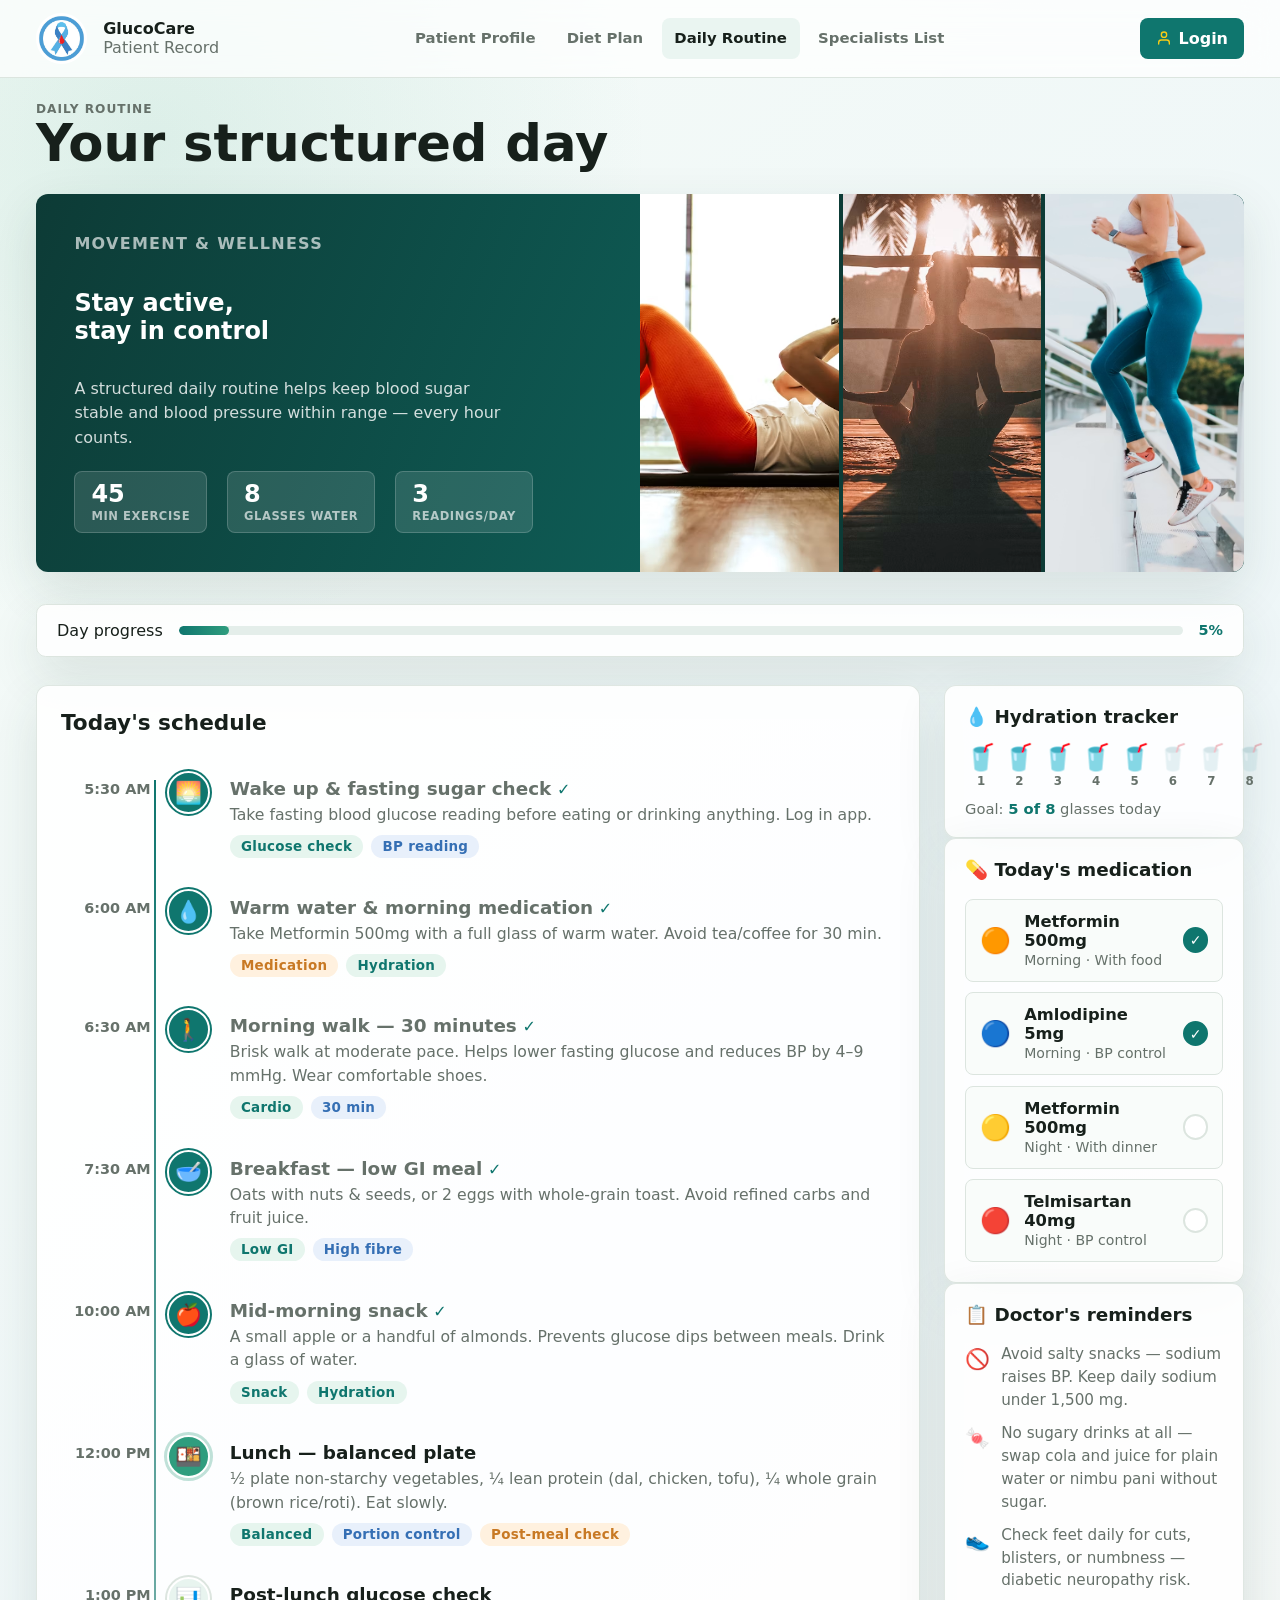
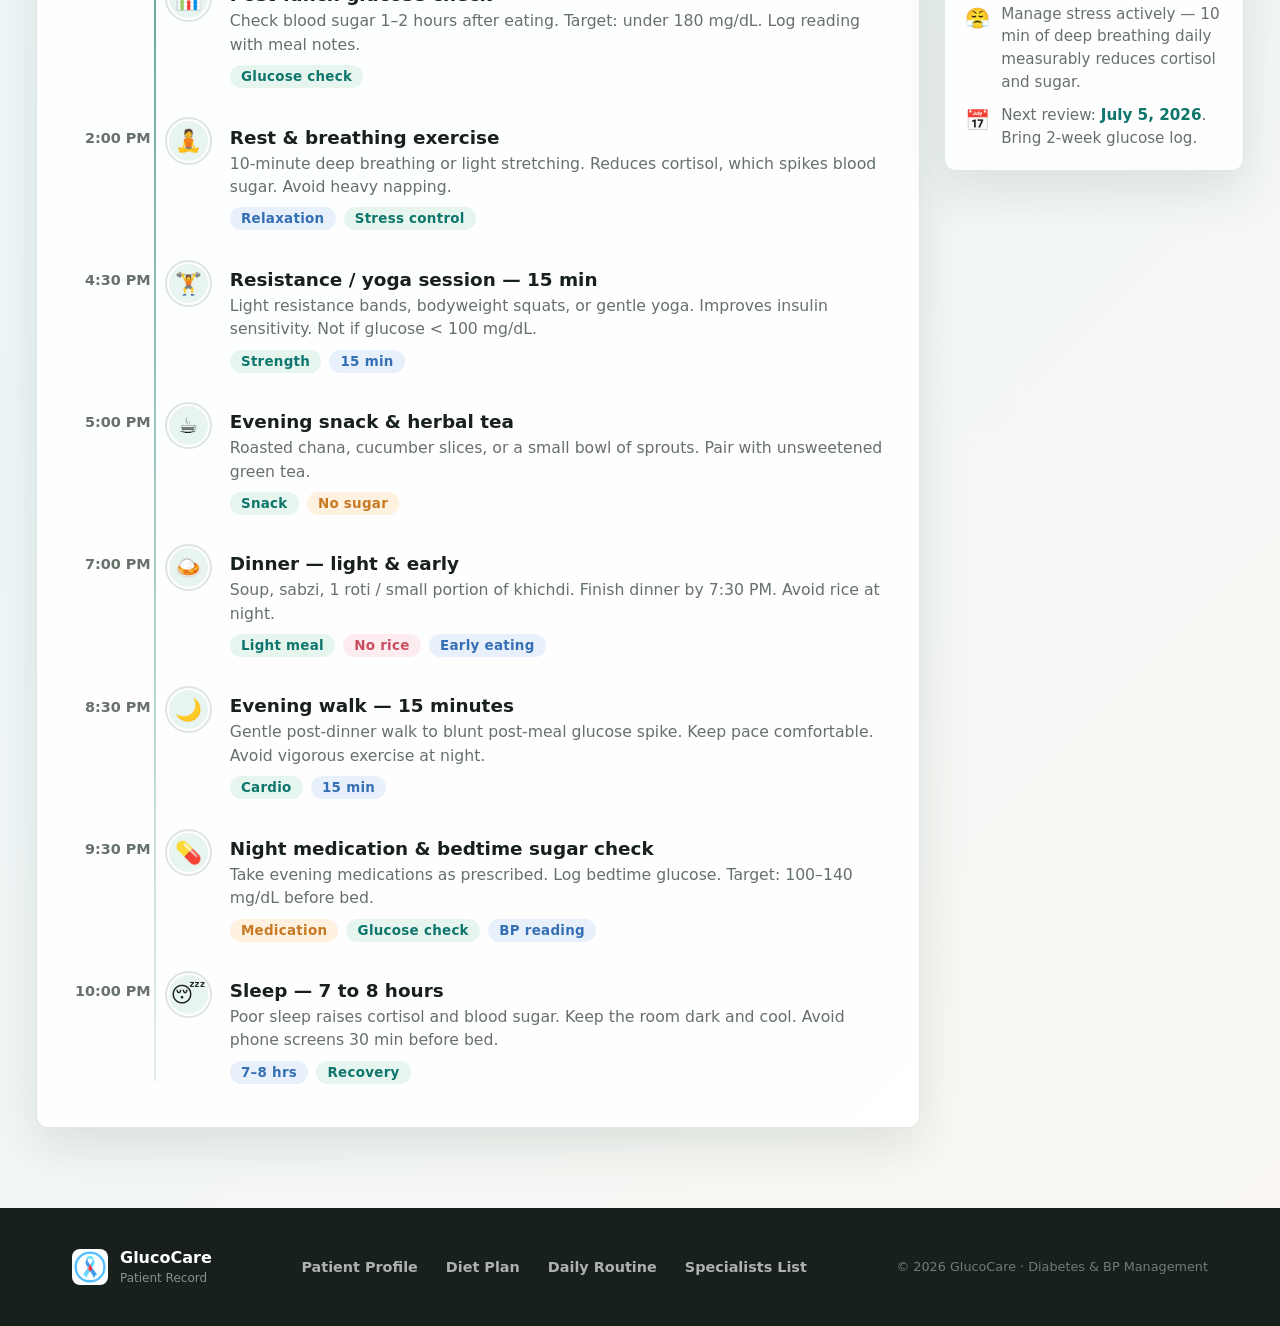
==== commit 591dc5d1: "Add files via upload "fix login popup"" ====
--- a/daily-routine.html
+++ b/daily-routine.html
@@ -6,7 +6,7 @@
   <meta name="viewport" content="width=device-width, initial-scale=1" />
   <title>Daily Routine – GlucoCare</title>
   <link rel="stylesheet" href="./styles.css" />
-  <script src="./script.js"></script>
+
 </head>
 
 <body>
@@ -27,7 +27,7 @@
         <a href="./specialists-list.html">Specialists List</a>
       </nav>
 
-      <button class="header-action" type="button">Message Doctor</button>
+      <button class="header-action" type="button"><svg class="login-icon" viewBox="0 0 24 24" width="16" height="16" fill="none" stroke="currentColor" stroke-width="2" stroke-linecap="round" stroke-linejoin="round"><path d="M20 21v-2a4 4 0 0 0-4-4H8a4 4 0 0 0-4 4v2"/><circle cx="12" cy="7" r="4"/></svg> Login</button>
       <button class="menu-toggle" id="menuToggle">
         ☰
       </button>
@@ -435,6 +435,8 @@
   </footer>
 
 
+
+<script src="./script.js"></script>
 </body>
 
 </html>
--- a/styles.css
+++ b/styles.css
@@ -151,6 +151,9 @@
 }
 
 .header-action {
+  display: inline-flex;
+  align-items: center;
+  gap: 0.4rem;
   min-height: 2.55rem;
   padding: 0 1rem;
   border: 0;
@@ -159,6 +162,11 @@
   background: var(--teal);
   font-weight: 900;
   white-space: nowrap;
+}
+
+.login-icon {
+  color: #facc15;
+  flex-shrink: 0;
 }
 
 /* ── Hamburger — hidden on desktop ───────────────────────────────── */
@@ -1572,7 +1580,7 @@
   padding: 1.5rem;
 }
 
-.timeline-wrap h2 { margin: 0 0 1.5rem; font-size: 1.2rem; }
+.timeline-wrap h2 { margin: 0 0 1.5rem; font-size: 1.35rem; }
 
 .tl-list {
   display: grid;
@@ -1583,9 +1591,9 @@
 .tl-list::before {
   content: '';
   position: absolute;
-  left: 5.2rem;
-  top: 1.2rem;
-  bottom: 1.2rem;
+  left: 5.8rem;
+  top: 1.35rem;
+  bottom: 1.35rem;
   width: 2px;
   background: linear-gradient(180deg, var(--teal) 0%, #e4eeea 100%);
   z-index: 0;
@@ -1593,19 +1601,19 @@
 
 .tl-item {
   display: grid;
-  grid-template-columns: 5rem 2.4rem 1fr;
-  gap: 0 0.8rem;
+  grid-template-columns: 5.6rem 2.9rem 1fr;
+  gap: 0 0.9rem;
   align-items: start;
-  padding: 0.6rem 0;
+  padding: 0.75rem 0;
   position: relative;
 }
 
 .tl-time {
   text-align: right;
-  font-size: 0.78rem;
+  font-size: 0.9rem;
   font-weight: 900;
   color: var(--muted);
-  padding-top: 0.55rem;
+  padding-top: 0.65rem;
   white-space: nowrap;
 }
 
@@ -1618,12 +1626,12 @@
 }
 
 .tl-dot {
-  width: 2.2rem;
-  height: 2.2rem;
+  width: 2.7rem;
+  height: 2.7rem;
   border-radius: 50%;
   display: grid;
   place-items: center;
-  font-size: 1rem;
+  font-size: 1.35rem;
   flex-shrink: 0;
   border: 2.5px solid #fff;
   box-shadow: 0 0 0 2px var(--line);
@@ -1634,27 +1642,27 @@
 .tl-dot.active   { background: var(--mint); box-shadow: 0 0 0 3px rgba(47,157,126,.3); }
 .tl-dot.upcoming { background: #e8f4ef; }
 
-.tl-body { padding: 0.4rem 0 0.4rem 0.2rem; }
-
-.tl-body h3 { margin: 0 0 0.15rem; font-size: 0.97rem; color: var(--ink); }
-
-.tl-body p  { margin: 0; font-size: 0.83rem; color: var(--muted); line-height: 1.45; }
+.tl-body { padding: 0.45rem 0 0.45rem 0.25rem; }
+
+.tl-body h3 { margin: 0 0 0.25rem; font-size: 1.15rem; color: var(--ink); }
+
+.tl-body p  { margin: 0; font-size: 0.98rem; color: var(--muted); line-height: 1.5; }
 
 .tl-tags {
   display: flex;
-  gap: 0.4rem;
+  gap: 0.5rem;
   flex-wrap: wrap;
-  margin-top: 0.4rem;
+  margin-top: 0.55rem;
 }
 
 .tl-tag {
   display: inline-flex;
   align-items: center;
-  padding: 0.15rem 0.5rem;
+  padding: 0.25rem 0.7rem;
   border-radius: 999px;
-  font-size: 0.72rem;
+  font-size: 0.84rem;
   font-weight: 800;
-  letter-spacing: 0.03em;
+  letter-spacing: 0.02em;
 }
 
 .tl-tag.green { background: #e6f5ee; color: var(--teal); }
@@ -1663,7 +1671,7 @@
 .tl-tag.rose  { background: #fdecef; color: var(--rose); }
 
 .done-item .tl-body h3 { color: var(--muted); }
-.done-item .tl-body h3::after { content: ' ✓'; color: var(--teal); font-size: 0.85rem; }
+.done-item .tl-body h3::after { content: ' ✓'; color: var(--teal); font-size: 1rem; }
 
 /* ── Sidebar ── */
 .routine-sidebar { display: grid; gap: 1rem; }
@@ -1676,7 +1684,7 @@
   padding: 1.25rem;
 }
 
-.side-card h3 { margin: 0 0 1rem; font-size: 1rem; color: var(--ink); }
+.side-card h3 { margin: 0 0 1.1rem; font-size: 1.15rem; color: var(--ink); }
 
 /* Hydration */
 .water-grid {
@@ -1694,42 +1702,42 @@
   cursor: pointer;
 }
 
-.cup-icon { font-size: 1.3rem; line-height: 1; transition: transform 0.15s; }
+.cup-icon { font-size: 1.6rem; line-height: 1; transition: transform 0.15s; }
 .water-cup:hover .cup-icon { transform: scale(1.2); }
 .water-cup.filled .cup-icon  { filter: saturate(2); }
 .water-cup:not(.filled) .cup-icon { opacity: 0.28; }
-.water-label { font-size: 0.65rem; color: var(--muted); font-weight: 700; }
-.water-note  { font-size: 0.78rem; color: var(--muted); margin: 0; }
+.water-label { font-size: 0.74rem; color: var(--muted); font-weight: 700; }
+.water-note  { font-size: 0.92rem; color: var(--muted); margin: 0; }
 .water-note strong { color: var(--teal); }
 
 /* Medication */
-.med-list { display: grid; gap: 0.6rem; }
+.med-list { display: grid; gap: 0.65rem; }
 
 .med-item {
   display: flex;
   align-items: center;
-  gap: 0.75rem;
-  padding: 0.65rem 0.75rem;
+  gap: 0.85rem;
+  padding: 0.75rem 0.85rem;
   background: #f9fcfa;
   border: 1px solid var(--line);
   border-radius: 0.5rem;
 }
 
-.med-icon { font-size: 1.25rem; flex-shrink: 0; }
+.med-icon { font-size: 1.55rem; flex-shrink: 0; }
 .med-info { flex: 1; min-width: 0; }
-.med-info strong { display: block; font-size: 0.88rem; color: var(--ink); }
-.med-info span   { font-size: 0.75rem; color: var(--muted); }
+.med-info strong { display: block; font-size: 1.02rem; color: var(--ink); }
+.med-info span   { font-size: 0.88rem; color: var(--muted); }
 
 .med-check {
-  width: 1.4rem;
-  height: 1.4rem;
+  width: 1.6rem;
+  height: 1.6rem;
   border-radius: 50%;
   border: 2px solid var(--line);
   background: #fff;
   cursor: pointer;
   display: grid;
   place-items: center;
-  font-size: 0.75rem;
+  font-size: 0.88rem;
   color: transparent;
   transition: all 0.15s;
   flex-shrink: 0;
@@ -1738,18 +1746,18 @@
 .med-check.taken { background: var(--teal); border-color: var(--teal); color: #fff; }
 
 /* Tips */
-.tip-list { display: grid; gap: 0.6rem; }
+.tip-list { display: grid; gap: 0.65rem; }
 
 .tip-item {
   display: flex;
-  gap: 0.6rem;
+  gap: 0.7rem;
   align-items: flex-start;
-  font-size: 0.83rem;
-  color: var(--muted);
-  line-height: 1.45;
-}
-
-.tip-icon { flex-shrink: 0; font-size: 1rem; margin-top: 0.05rem; }
+  font-size: 0.95rem;
+  color: var(--muted);
+  line-height: 1.5;
+}
+
+.tip-icon { flex-shrink: 0; font-size: 1.25rem; margin-top: 0.05rem; }
 
 /* ── Responsive ── */
 
@@ -1821,6 +1829,52 @@
   .bstat            { min-width: 3.5rem; padding: 0.35rem 0.45rem; }
   .bstat strong     { font-size: 1rem; }
   .bstat span       { font-size: 0.65rem; }
+}
+
+/* ── Narrow mobile (≤ 400px) — scale timeline & sidebar back down ── */
+@media (max-width: 400px) {
+  .timeline-wrap h2 { font-size: 1.05rem; }
+
+  .tl-item {
+    grid-template-columns: 3.4rem 2rem 1fr;
+    gap: 0 0.5rem;
+    padding: 0.5rem 0;
+  }
+
+  .tl-time { font-size: 0.68rem; padding-top: 0.4rem; }
+
+  .tl-dot {
+    width: 1.9rem;
+    height: 1.9rem;
+    font-size: 0.9rem;
+  }
+
+  .tl-list::before { left: 3.9rem; top: 1rem; bottom: 1rem; }
+
+  .tl-body { padding: 0.3rem 0 0.3rem 0.15rem; }
+  .tl-body h3 { font-size: 0.88rem; margin: 0 0 0.15rem; }
+  .tl-body p  { font-size: 0.78rem; line-height: 1.4; }
+
+  .tl-tags { gap: 0.3rem; margin-top: 0.35rem; }
+  .tl-tag  { font-size: 0.66rem; padding: 0.15rem 0.45rem; }
+
+  .done-item .tl-body h3::after { font-size: 0.78rem; }
+
+  /* Sidebar */
+  .side-card h3 { font-size: 0.95rem; margin: 0 0 0.8rem; }
+
+  .cup-icon    { font-size: 1.15rem; }
+  .water-label { font-size: 0.6rem; }
+  .water-note  { font-size: 0.76rem; }
+
+  .med-item  { gap: 0.6rem; padding: 0.55rem 0.65rem; }
+  .med-icon  { font-size: 1.1rem; }
+  .med-info strong { font-size: 0.82rem; }
+  .med-info span   { font-size: 0.7rem; }
+  .med-check { width: 1.25rem; height: 1.25rem; font-size: 0.68rem; }
+
+  .tip-item { font-size: 0.78rem; gap: 0.5rem; }
+  .tip-icon { font-size: 1rem; }
 }
 
 
@@ -2325,3 +2379,216 @@
   .sl-img-grid { grid-template-columns: 1fr; }
   .sl-img-card:not(:first-child) { display: none; }
 }
+
+
+/* ═══════════════════════════════════════════════════════════════
+   PATIENT PROFILE — Month-grouped records (accordion)
+   ═══════════════════════════════════════════════════════════════ */
+
+.month-group {
+  border-top: 1px solid var(--line);
+}
+
+.month-group:first-of-type {
+  border-top: none;
+}
+
+.month-group-toggle {
+  width: 100%;
+  display: flex;
+  align-items: center;
+  gap: 0.75rem;
+  padding: 0.85rem 1rem;
+  background: #fff;
+  border: none;
+  cursor: pointer;
+  text-align: left;
+  font: inherit;
+}
+
+.month-group.current .month-group-toggle {
+  background: #f4faf7;
+}
+
+.month-group-toggle:hover { background: #f6f9f7; }
+
+.month-group-title {
+  flex: 1;
+  font-size: 0.92rem;
+  font-weight: 800;
+  color: var(--ink);
+}
+
+.month-current-badge {
+  display: inline-flex;
+  align-items: center;
+  padding: 0.1rem 0.5rem;
+  margin-left: 0.4rem;
+  border-radius: 999px;
+  background: #e6f5ee;
+  color: var(--teal);
+  font-size: 0.68rem;
+  font-weight: 900;
+  letter-spacing: 0.03em;
+  text-transform: uppercase;
+  vertical-align: middle;
+}
+
+.month-group-count {
+  font-size: 0.78rem;
+  color: var(--muted);
+  font-weight: 700;
+  white-space: nowrap;
+}
+
+.month-group-chevron {
+  font-size: 1rem;
+  color: var(--muted);
+  transition: transform 0.2s;
+  line-height: 1;
+}
+
+.month-group-toggle.open .month-group-chevron {
+  transform: rotate(180deg);
+}
+
+.month-group-body {
+  max-height: 0;
+  overflow: hidden;
+  transition: max-height 0.25s ease;
+}
+
+.month-group-body.open {
+  max-height: 2000px;
+}
+
+.month-group-body .records-table {
+  margin: 0;
+}
+
+
+/* ═══════════════════════════════════════════════════════════════
+   LOGIN MODAL
+   ═══════════════════════════════════════════════════════════════ */
+
+.login-box { max-width: 560px; }
+
+.login-tabs {
+  display: grid;
+  grid-template-columns: 1fr 1fr;
+  gap: 0.5rem;
+  background: #f1f5f2;
+  border-radius: 0.5rem;
+  padding: 0.3rem;
+}
+
+.login-tab {
+  border: none;
+  background: transparent;
+  padding: 0.6rem 0.5rem;
+  border-radius: 0.4rem;
+  font: inherit;
+  font-size: 0.85rem;
+  font-weight: 800;
+  color: var(--muted);
+  cursor: pointer;
+  transition: all 0.15s;
+}
+
+.login-tab.active {
+  background: #fff;
+  color: var(--teal);
+  box-shadow: 0 4px 10px rgba(15,118,110,.12);
+}
+
+.login-row {
+  display: flex;
+  align-items: center;
+  justify-content: space-between;
+  margin-top: 0.85rem;
+  font-size: 0.83rem;
+}
+
+.login-remember {
+  display: flex;
+  align-items: center;
+  gap: 0.4rem;
+  color: var(--muted);
+  font-weight: 700;
+  cursor: pointer;
+}
+
+.login-remember input { accent-color: var(--teal); width: 1rem; height: 1rem; }
+
+.login-forgot {
+  color: var(--teal);
+  font-weight: 800;
+  text-decoration: none;
+}
+
+.login-forgot:hover { text-decoration: underline; }
+
+.login-divider {
+  display: flex;
+  align-items: center;
+  gap: 0.75rem;
+  margin: 1.1rem 0 0.9rem;
+  color: var(--muted);
+  font-size: 0.78rem;
+  font-weight: 700;
+}
+
+.login-divider::before,
+.login-divider::after {
+  content: '';
+  flex: 1;
+  height: 1px;
+  background: var(--line);
+}
+
+.login-social {
+  display: grid;
+  grid-template-columns: 1fr 1fr;
+  gap: 0.6rem;
+}
+
+.login-social-btn {
+  height: 2.6rem;
+  border: 1px solid var(--line);
+  background: #fff;
+  border-radius: 0.5rem;
+  font: inherit;
+  font-size: 0.85rem;
+  font-weight: 800;
+  color: var(--ink);
+  cursor: pointer;
+  transition: all 0.15s;
+}
+
+.login-social-btn:hover { background: #f8fafc; border-color: var(--muted); }
+
+.login-foot {
+  display: flex;
+  align-items: center;
+  justify-content: space-between;
+  gap: 0.75rem;
+  flex-wrap: wrap;
+}
+
+.login-signup {
+  font-size: 0.82rem;
+  color: var(--muted);
+}
+
+.login-signup a {
+  color: var(--teal);
+  font-weight: 800;
+  text-decoration: none;
+}
+
+.login-signup a:hover { text-decoration: underline; }
+
+@media (max-width: 480px) {
+  .login-foot { flex-direction: column; align-items: stretch; }
+  .login-foot .modal-submit { width: 100%; }
+}
